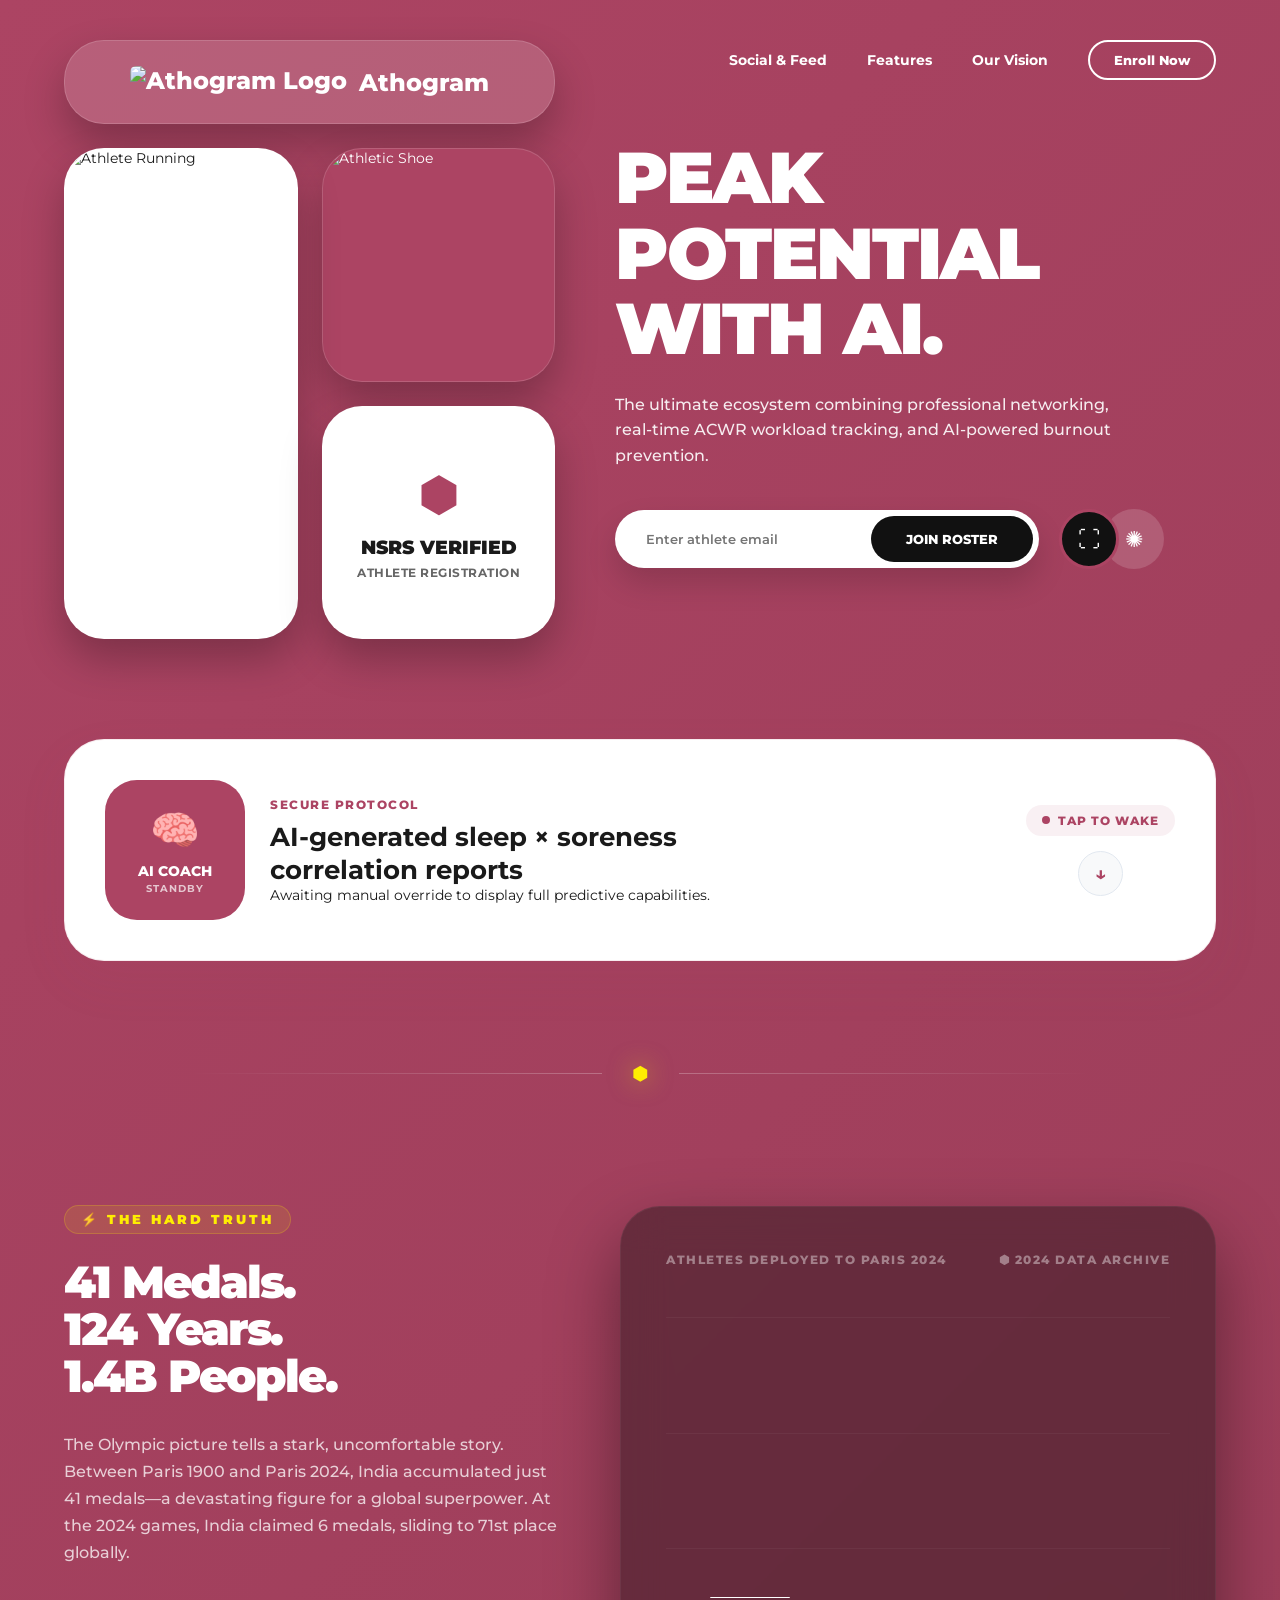
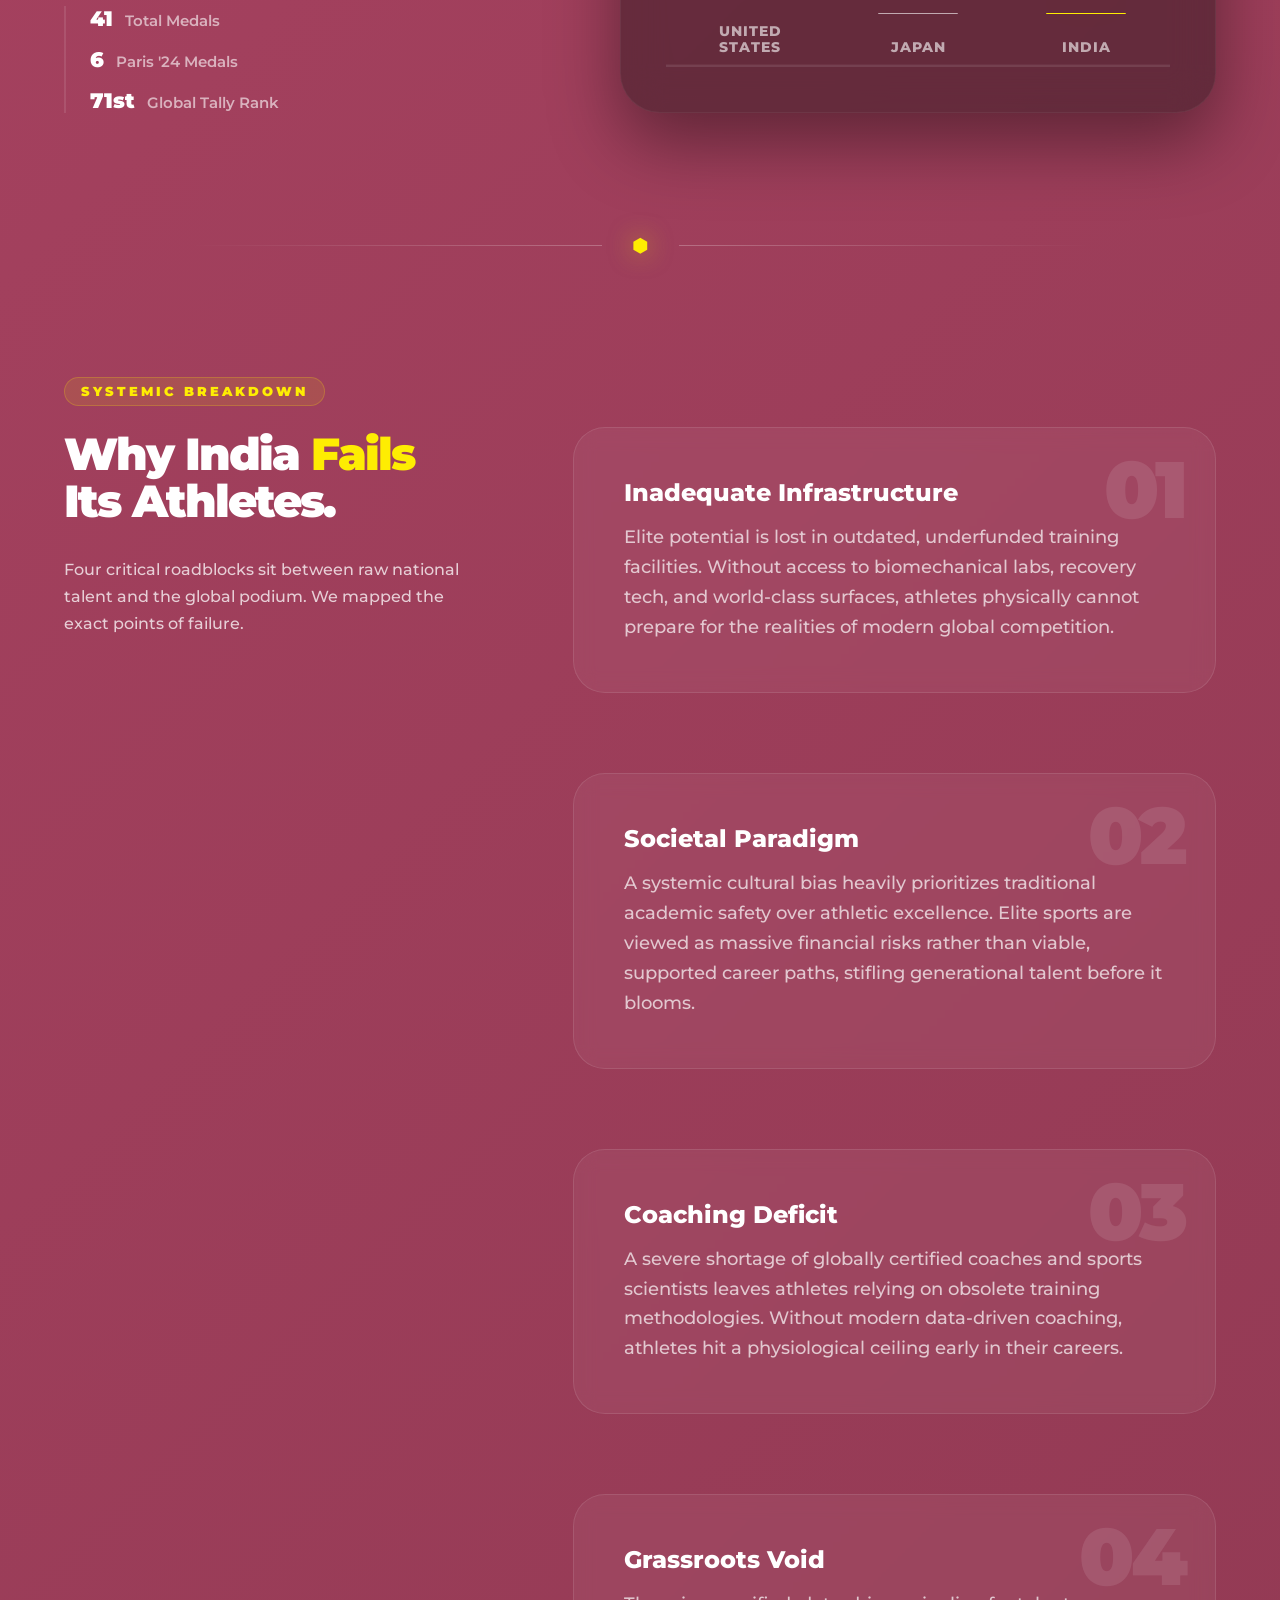
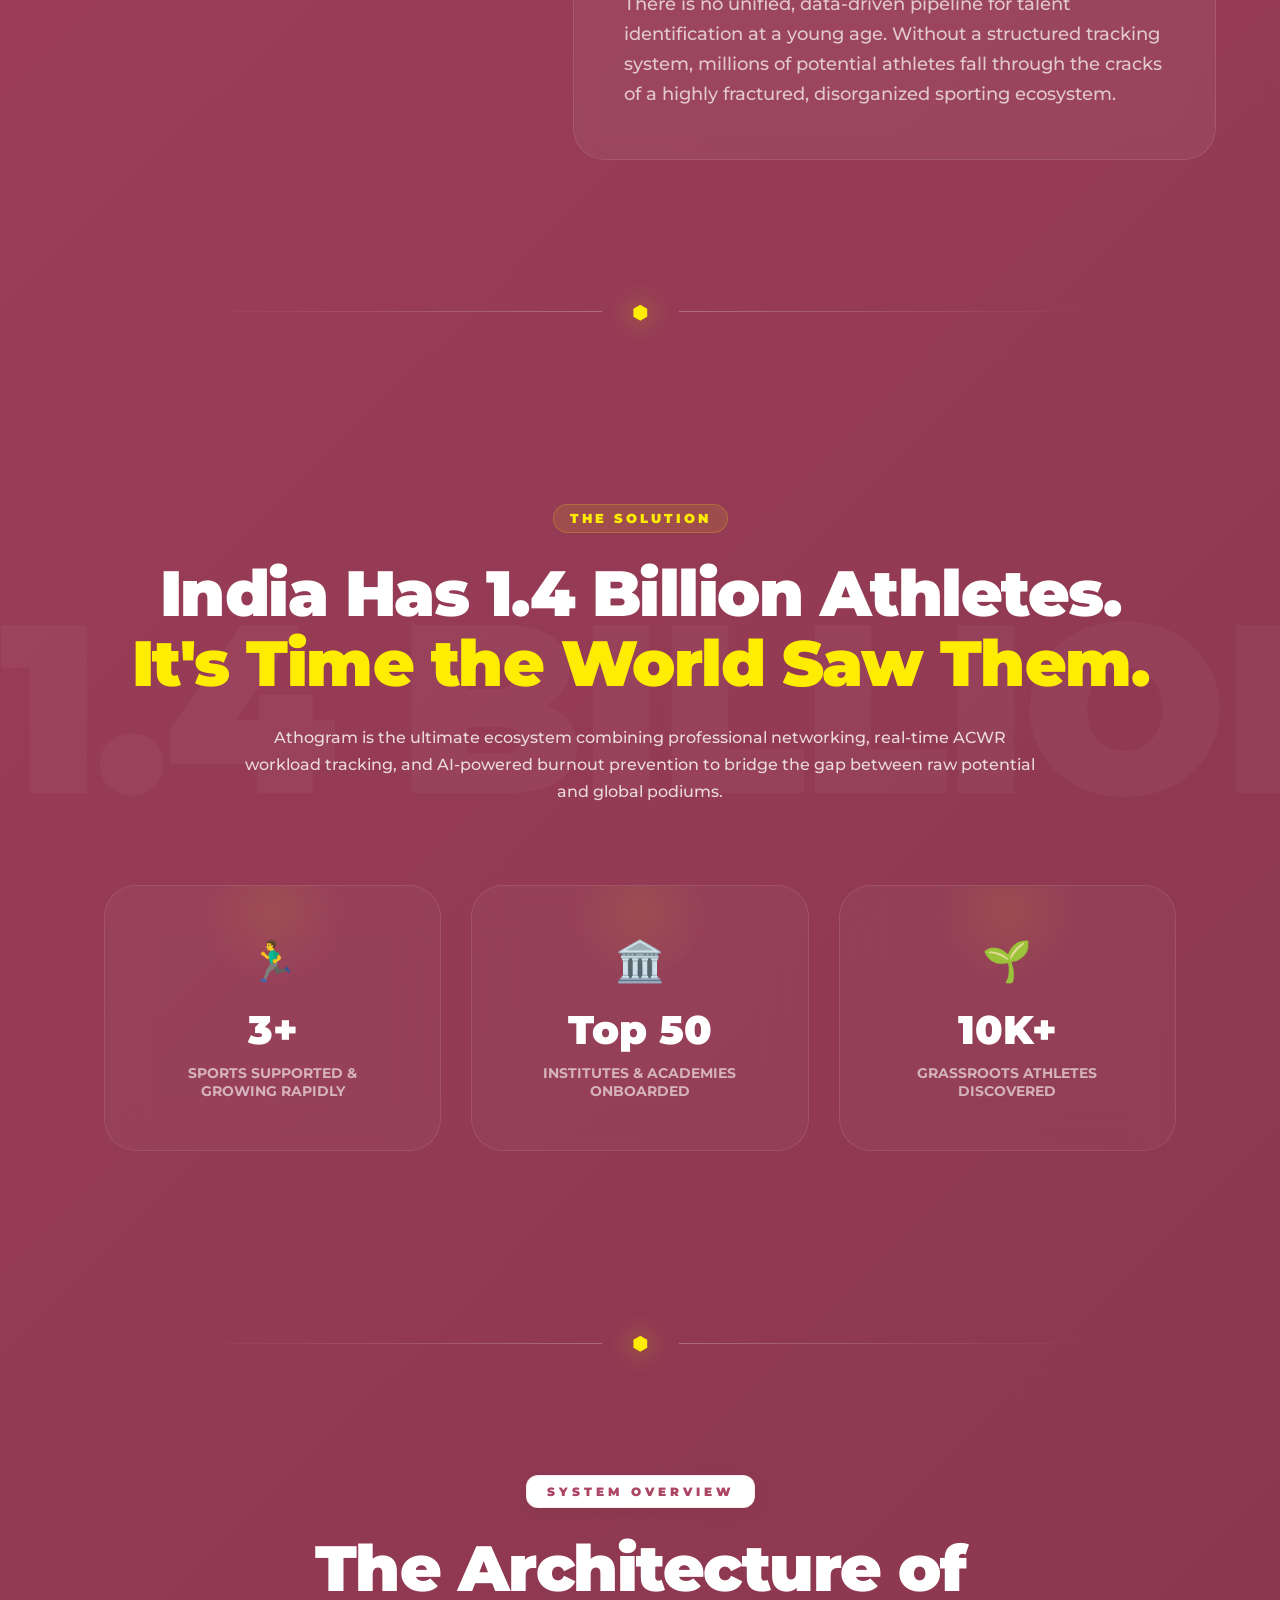
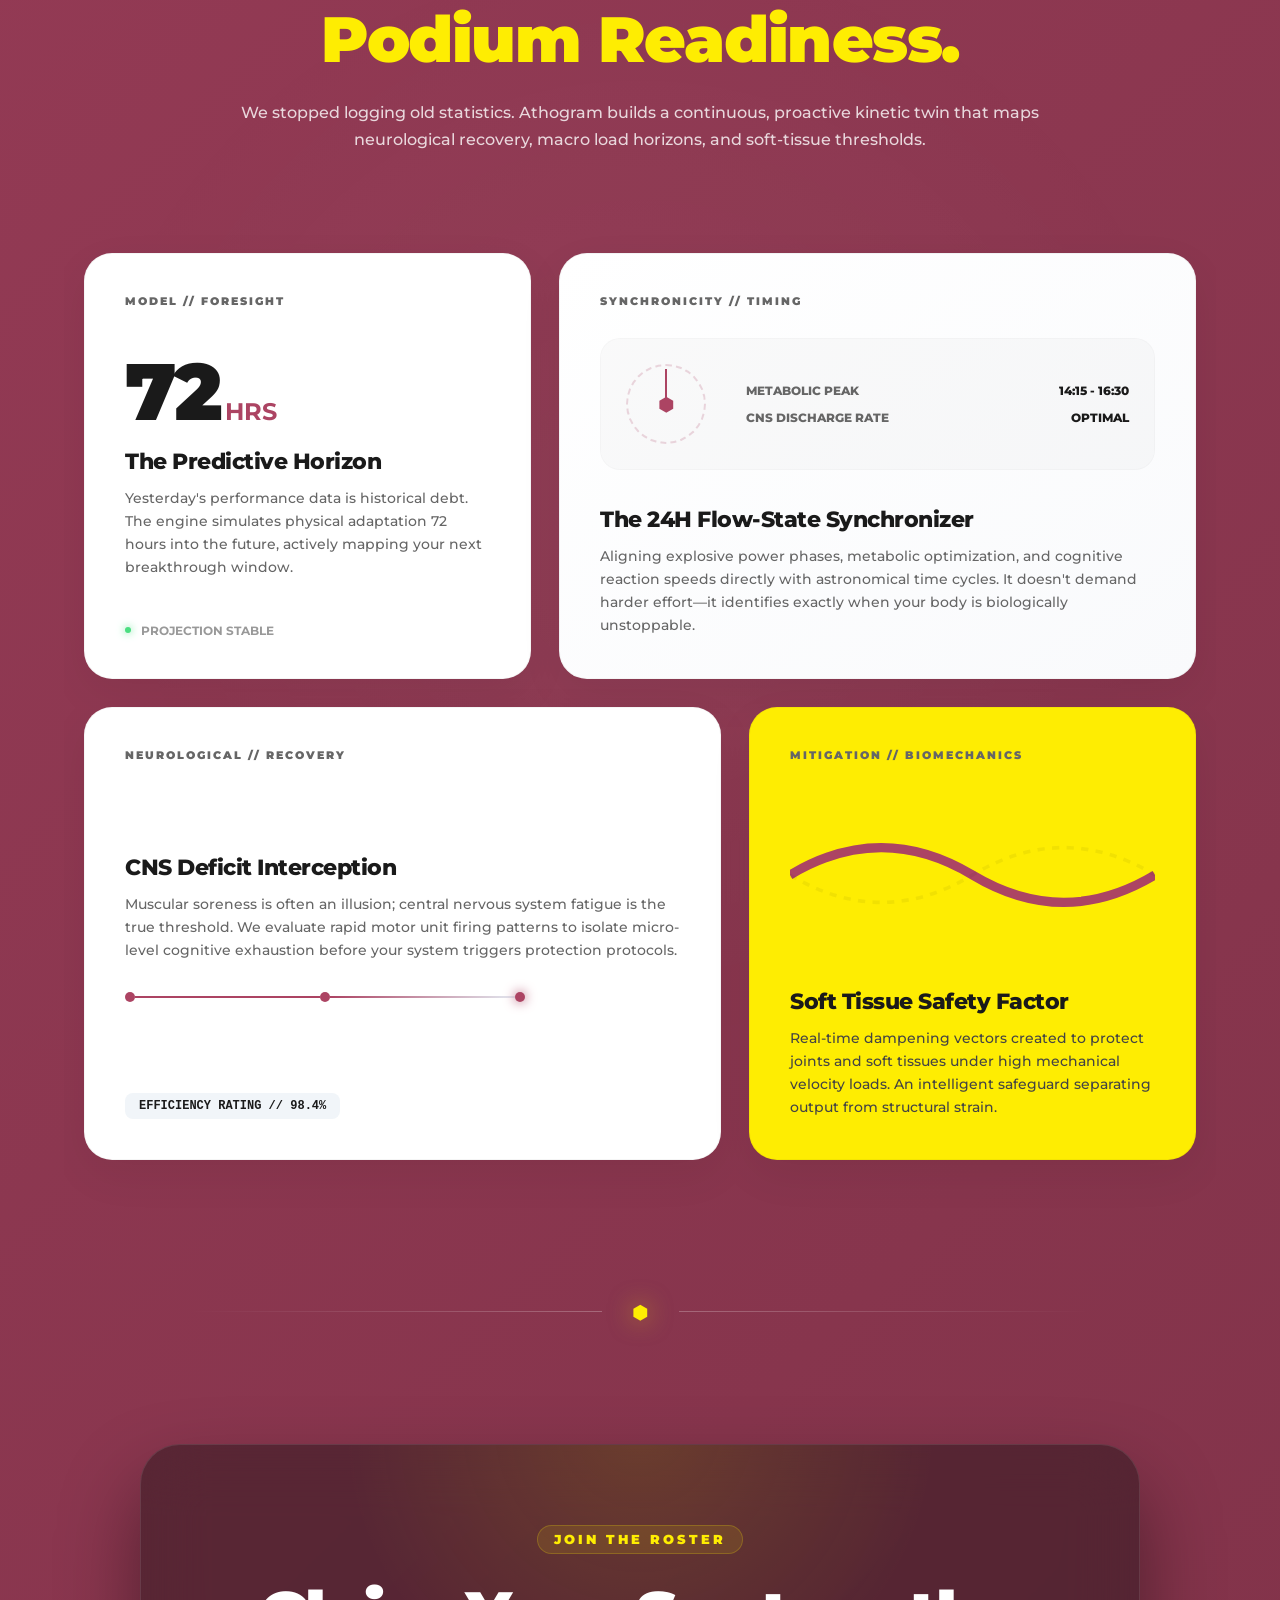
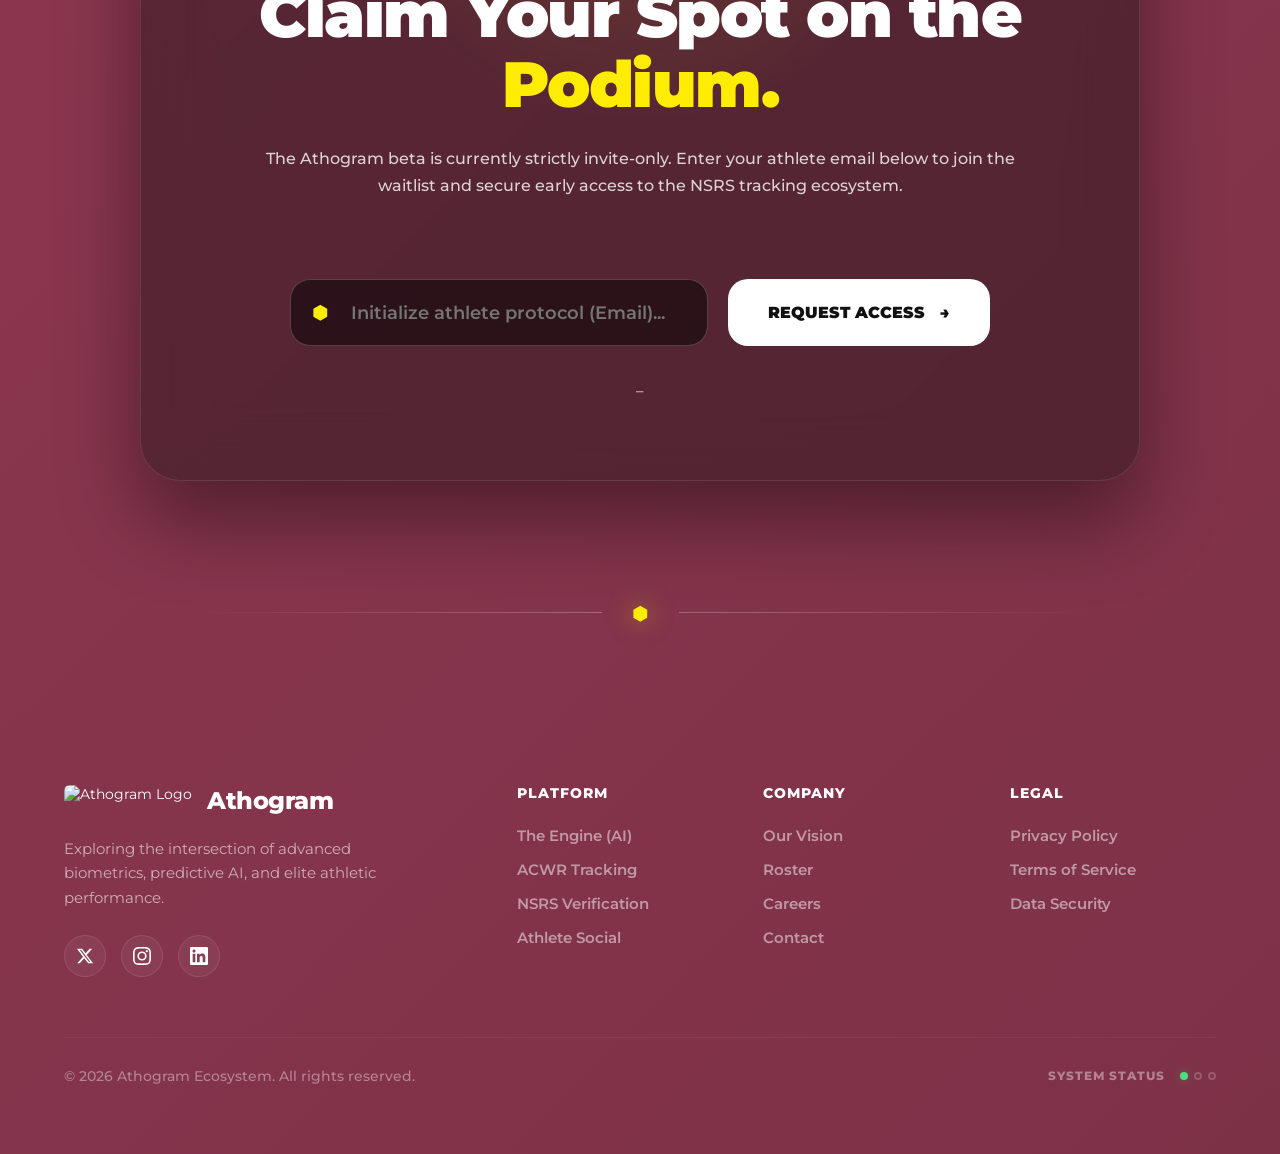
==== index.html @ 186d27ec "Add files via upload" ====
<!DOCTYPE html>
<html lang="en">

<head>
    <meta charset="UTF-8">
    <meta name="viewport" content="width=device-width, initial-scale=1.0">
    <title>Athogram | Professional Athlete Ecosystem</title>
    <link href="https://fonts.googleapis.com/css2?family=Montserrat:wght@400;500;600;700;800;900&display=swap"
        rel="stylesheet">
    <link rel="stylesheet" href="style.css">
</head>

<body>

    <!-- Main Canvas directly on the body -->
    <main class="full-body-layout">

        <!-- TOP SPLIT: Grid on Left, Text on Right -->
        <div class="hero-top-split">

            <!-- LEFT SIDE: The Image-Based Bento Grid -->
           <div class="grid-left-bento">
                
                <div class="logo-header-wrapper">
                    <div class="bento-card logo-card bg-purple">
                        <img src="images/logo.jpg" alt="Athogram Logo" class="custom-logo">
                        <span class="brand-text">Athogram</span>
                    </div>
                    <button class="hamburger-btn" aria-label="Toggle Menu">
                        <span></span><span></span><span></span>
                    </button>
                </div>

                <div class="bento-card image-card bg-primary">
                    <img src="images/right shoe.jpeg" alt="Athletic Shoe" class="feature-img">
                </div>
                <div class="bento-card runner-card bg-white">
                    <img src="images/left-top.jpeg" alt="Athlete Running" class="feature-img tall-img">
                </div>
                <div class="bento-card nsrs-card bg-white">
                    <span class="hexagon-icon text-primary">⬢</span>
                    <h4>NSRS VERIFIED</h4>
                    <p>ATHLETE REGISTRATION</p>
                </div>
            </div>

            <!-- RIGHT SIDE: Typography & Actions -->
            <div class="content-right">
                <!-- Top Navigation -->
                <nav class="top-nav">
                    <div class="nav-links">
                        <a href="social.html">Social & Feed</a>
                        <a href="features.html">Features</a>
                        <a href="vision.html">Our Vision</a>
                    </div>
                    <a href="enroll.html">
                        <button class="nav-btn">Enroll Now</button>
                    </a>
                </nav>

                <!-- Main Hero Text -->
                <div class="hero-text-area">
                    <h1>PEAK POTENTIAL<br>WITH AI.</h1>
                    <p>The ultimate ecosystem combining professional networking, real-time ACWR workload tracking, and
                        AI-powered burnout prevention.</p>

                    <div class="action-row">
                        <form id="waitlist-form" class="pill-form">
                            <input type="email" id="email" placeholder="Enter athlete email" required>
                            <button type="submit">JOIN ROSTER</button>
                        </form>
                        <div class="icon-buttons">
                            <button class="icon-circle dark">⛶</button>
                            <button class="icon-circle purple">✺</button>
                        </div>
                    </div>
                    <div id="status-message"></div>
                </div>
            </div>

        </div>

        <!-- BOTTOM: Full-Width Feature Banner -->
   <div class="ai-expand-container" id="ai-coach-banner">
            
            <div class="ai-main-card">
                <div class="banner-info">
                    <div class="embedded-coach bg-primary">
                        <span class="coach-icon">🧠</span>
                        <h4>AI COACH</h4>
                        <p>STANDBY</p>
                    </div>
                    <div class="release-text-content">
                        <span class="label text-primary">SECURE PROTOCOL</span>
                        <h2 style="color: var(--text-dark);">AI-generated sleep × soreness correlation reports</h2>
                        <p class="front-teaser">Awaiting manual override to display full predictive capabilities.</p>
                    </div>
                </div>
                
                <div class="expand-action">
                    <div class="tap-indicator">
                        <span class="pulse-dot bg-primary" style="width: 8px; height: 8px; border-radius: 50%; display: inline-block;"></span>
                        <span>TAP TO WAKE</span>
                    </div>
                    <div class="expand-arrow">↓</div>
                </div>
            </div>

            <div class="ai-drawer">
                <div class="ai-drawer-content">
                    <hr class="drawer-divider">
                    
                    <div class="drawer-header">
                        <h2 class="massive-back-title text-primary ">
                            Your Personal <span class="text-primary" >Genius.</span>
                        </h2>
                        <p class="back-description text-muted">
                            Athogram's AI mentor analyzes your daily biometrics to prevent burnout, adjust your ACWR, and hyper-personalize your recovery plan in real-time.
                        </p>
                    </div>
                    
                    <div class="premium-feature-row">
                        <div class="p-feature"><span class="p-icon" style="background: rgba(169, 121, 177, 0.2);">🔥</span> Predictive Burnout</div>
                        <div class="p-feature"><span class="p-icon" style="background: rgba(254, 237, 2, 0.3);">📈</span> ACWR Adjustments</div>
                        <div class="p-feature"><span class="p-icon" style="background: rgba(172, 68, 99, 0.1); color: var(--primary);">💬</span> Recovery Chat</div>
                    </div>

                    <button class="cta-btn-primary elevated-btn" onclick="event.stopPropagation(); window.location.href='ai-coach.html'">
                        <span class="btn-text">INITIALIZE SESSION</span>
                        <span class="btn-arrow">→</span>
                    </button>
                </div>
            </div>

        </div>

        <!-- Cinematic Divider -->
        <div class="cinematic-divider">
            <div class="line left"></div>
            <div class="icon">⬢</div>
            <div class="line right"></div>
        </div>

        <!-- REVOLUTIONARY KINETIC DISPLAY: THE REALITY -->
        <div class="kinetic-reality-container" id="reality-section">
            <div class="kinetic-text-side">
                <div class="sticky-text-wrapper">
                    <span class="kinetic-badge">⚡ THE HARD TRUTH</span>
                    <h2 class="kinetic-title">41 Medals.<br>124 Years.<br><span class="accent-glow">1.4B People.</span>
                    </h2>
                    <p class="kinetic-p">
                        The Olympic picture tells a stark, uncomfortable story. Between Paris 1900 and Paris 2024, India
                        accumulated just 41 medals—a devastating figure for a global superpower. At the 2024 games,
                        India claimed 6 medals, sliding to 71st place globally.
                    </p>
                    <div class="data-ribbon">
                        <div class="ribbon-item"><strong>41</strong> Total Medals</div>
                        <div class="ribbon-item"><strong>6</strong> Paris '24 Medals</div>
                        <div class="ribbon-item"><strong>71st</strong> Global Tally Rank</div>
                    </div>
                </div>
            </div>
            <div class="kinetic-graph-side">
                <div class="monolith-chart-wrapper">
                    <div class="monolith-header">
                        <span>ATHLETES DEPLOYED TO PARIS 2024</span>
                        <span class="report-tag">⬢ 2024 DATA ARCHIVE</span>
                    </div>
                    <div class="monolith-display">
                        <div class="monolith-scale-lines">
                            <span></span><span></span><span></span><span></span>
                        </div>
                        <div class="monolith-pillar-group">
                            <div class="monolith-pillar-track">
                                <div class="monolith-fill bg-white-glow" data-height="95%">
                                    <span class="pillar-number">600+</span>
                                </div>
                            </div>
                            <span class="pillar-label">United States</span>
                        </div>
                        <div class="monolith-pillar-group">
                            <div class="monolith-pillar-track">
                                <div class="monolith-fill bg-fade-white" data-height="65%">
                                    <span class="pillar-number">400+</span>
                                </div>
                            </div>
                            <span class="pillar-label">Japan</span>
                        </div>
                        <div class="monolith-pillar-group spotlight">
                            <div class="monolith-pillar-track">
                                <div class="monolith-fill bg-accent-glow" data-height="19%">
                                    <span class="pillar-number text-accent">117</span>
                                </div>
                            </div>
                            <span class="pillar-label text-accent">India</span>
                        </div>
                    </div>
                </div>
            </div>
        </div>

        <!-- Cinematic Divider -->
        <div class="cinematic-divider">
            <div class="line left"></div>
            <div class="icon">⬢</div>
            <div class="line right"></div>
        </div>

        <!-- SYSTEMIC BREAKDOWN -->
        <div class="failures-section" id="failures-section">
            <div class="failures-sticky-side">
                <div class="sticky-content">
                    <span class="kinetic-badge">SYSTEMIC BREAKDOWN</span>
                    <h2 class="kinetic-title">Why India <span class="text-accent">Fails</span><br>Its Athletes.</h2>
                    <p class="kinetic-p">Four critical roadblocks sit between raw national talent and the global podium.
                        We mapped the exact points of failure.</p>
                </div>
            </div>
            <div class="failures-scroll-side">
                <div class="failure-card glass-panel scroll-reveal">
                    <div class="f-number">01</div>
                    <div class="f-content">
                        <h3>Inadequate Infrastructure</h3>
                        <p>Elite potential is lost in outdated, underfunded training facilities. Without access to
                            biomechanical labs, recovery tech, and world-class surfaces, athletes physically cannot
                            prepare for the realities of modern global competition.</p>
                    </div>
                </div>
                <div class="failure-card glass-panel scroll-reveal">
                    <div class="f-number">02</div>
                    <div class="f-content">
                        <h3>Societal Paradigm</h3>
                        <p>A systemic cultural bias heavily prioritizes traditional academic safety over athletic
                            excellence. Elite sports are viewed as massive financial risks rather than viable, supported
                            career paths, stifling generational talent before it blooms.</p>
                    </div>
                </div>
                <div class="failure-card glass-panel scroll-reveal">
                    <div class="f-number">03</div>
                    <div class="f-content">
                        <h3>Coaching Deficit</h3>
                        <p>A severe shortage of globally certified coaches and sports scientists leaves athletes relying
                            on obsolete training methodologies. Without modern data-driven coaching, athletes hit a
                            physiological ceiling early in their careers.</p>
                    </div>
                </div>
                <div class="failure-card glass-panel scroll-reveal">
                    <div class="f-number">04</div>
                    <div class="f-content">
                        <h3>Grassroots Void</h3>
                        <p>There is no unified, data-driven pipeline for talent identification at a young age. Without a
                            structured tracking system, millions of potential athletes fall through the cracks of a
                            highly fractured, disorganized sporting ecosystem.</p>
                    </div>
                </div>
            </div>
        </div>

        <!-- Cinematic Divider -->
        <div class="cinematic-divider">
            <div class="line left"></div>
            <div class="icon">⬢</div>
            <div class="line right"></div>
        </div>

        <!-- THE MISSION -->
        <div class="mission-section" id="mission-section">
            <div class="marquee-container">
                <div class="marquee-track">
                    <span>1.4 BILLION ATHLETES • IT'S TIME THE WORLD SAW THEM • </span>
                    <span>1.4 BILLION ATHLETES • IT'S TIME THE WORLD SAW THEM • </span>
                </div>
            </div>
            <div class="mission-foreground">
                <div class="mission-header text-center">
                    <span class="kinetic-badge">THE SOLUTION</span>
                    <h2 class="massive-mission-title">
                        India Has 1.4 Billion Athletes.<br>
                        <span class="text-accent">It's Time the World Saw Them.</span>
                    </h2>
                    <p class="mission-p">Athogram is the ultimate ecosystem combining professional networking, real-time
                        ACWR workload tracking, and AI-powered burnout prevention to bridge the gap between raw
                        potential and global podiums.</p>
                </div>
                <div class="spotlight-grid">
                    <div class="spotlight-card scroll-reveal-up">
                        <div class="card-glow"></div>
                        <div class="s-icon">🏃‍♂️</div>
                        <h3 class="s-value">3+</h3>
                        <p class="s-label">Sports Supported &<br>Growing Rapidly</p>
                    </div>
                    <div class="spotlight-card scroll-reveal-up" style="transition-delay: 0.2s;">
                        <div class="card-glow"></div>
                        <div class="s-icon">🏛️</div>
                        <h3 class="s-value">Top 50</h3>
                        <p class="s-label">Institutes & Academies<br>Onboarded</p>
                    </div>
                    <div class="spotlight-card scroll-reveal-up" style="transition-delay: 0.4s;">
                        <div class="card-glow"></div>
                        <div class="s-icon">🌱</div>
                        <h3 class="s-value">10K+</h3>
                        <p class="s-label">Grassroots Athletes<br>Discovered</p>
                    </div>
                </div>
            </div>
        </div>

        <!-- Cinematic Divider -->
        <div class="cinematic-divider">
            <div class="line left"></div>
            <div class="icon">⬢</div>
            <div class="line right"></div>
        </div>

        <!-- THE ENGINE -->
       <div class="engine-section" id="engine-section">
            <div class="engine-header text-center">
                <span class="kinetic-badge-premium">SYSTEM OVERVIEW</span>
                <h2 class="massive-mission-title">
                    The Architecture of <span class="text-accent">Podium Readiness.</span>
                </h2>
                <p class="mission-p">We stopped logging old statistics. Athogram builds a continuous, proactive kinetic twin that maps neurological recovery, macro load horizons, and soft-tissue thresholds.</p>
            </div>
            
            <div class="kinetic-architecture-grid">
                
                <div class="matrix-card horizontal-gaze scroll-reveal-up">
                    <div class="matrix-tag">MODEL // FORESIGHT</div>
                    <div class="matrix-body">
                        <div class="giant-num">72<span class="num-unit">HRS</span></div>
                        <h4 class="matrix-headline">The Predictive Horizon</h4>
                        <p class="matrix-desc">Yesterday's performance data is historical debt. The engine simulates physical adaptation 72 hours into the future, actively mapping your next breakthrough window.</p>
                    </div>
                    <div class="matrix-footer-line">
                        <div class="status-indicator-pulse"></div>
                        <span>PROJECTION STABLE</span>
                    </div>
                </div>

                <div class="matrix-card center-symphony scroll-reveal-up" style="transition-delay: 0.1s;">
                    <div class="matrix-tag text-primary">SYNCHRONICITY // TIMING</div>
                    <div class="symphony-display">
                        <div class="symphony-clock-wrapper">
                            <div class="clock-ring-outer"></div>
                            <div class="clock-hand-kinetic"></div>
                            <span class="center-glyph">⬢</span>
                        </div>
                        <div class="symphony-metrics">
                            <div class="sym-row">
                                <span class="label">METABOLIC PEAK</span>
                                <span class="val text-primary">14:15 - 16:30</span>
                            </div>
                            <div class="sym-row">
                                <span class="label">CNS DISCHARGE RATE</span>
                                <span class="val">OPTIMAL</span>
                            </div>
                        </div>
                    </div>
                    <div class="matrix-body">
                        <h4 class="matrix-headline">The 24H Flow-State Synchronizer</h4>
                        <p class="matrix-desc">Aligning explosive power phases, metabolic optimization, and cognitive reaction speeds directly with astronomical time cycles. It doesn't demand harder effort—it identifies exactly when your body is biologically unstoppable.</p>
                    </div>
                </div>

                <div class="matrix-card neural-mesh scroll-reveal-up" style="transition-delay: 0.2s;">
                    <div class="matrix-tag">NEUROLOGICAL // RECOVERY</div>
                    <div class="matrix-body">
                        <h4 class="matrix-headline">CNS Deficit Interception</h4>
                        <p class="matrix-desc">Muscular soreness is often an illusion; central nervous system fatigue is the true threshold. We evaluate rapid motor unit firing patterns to isolate micro-level cognitive exhaustion before your system triggers protection protocols.</p>
                        
                        <div class="interactive-pathway">
                            <div class="pathway-dot completed"></div>
                            <div class="pathway-line filled"></div>
                            <div class="pathway-dot completed"></div>
                            <div class="pathway-line active-flow"></div>
                            <div class="pathway-dot pulse-target"></div>
                        </div>
                    </div>
                    <div class="matrix-footer-data">
                        <div class="data-pill-light">EFFICIENCY RATING // 98.4%</div>
                    </div>
                </div>

                <div class="matrix-card velocity-shield scroll-reveal-up" style="transition-delay: 0.3s;">
                    <div class="matrix-tag text-dark">MITIGATION // BIOMECHANICS</div>
                    <div class="shield-graphic">
                        <svg viewBox="0 0 100 40" class="vector-wave">
                            <path d="M0,20 Q25,5 50,20 T100,20" fill="none" stroke="var(--primary)" stroke-width="2.5"></path>
                            <path d="M0,20 Q25,35 50,20 T100,20" fill="none" stroke="rgba(0,0,0,0.05)" stroke-width="1" stroke-dasharray="2,2"></path>
                        </svg>
                    </div>
                    <div class="matrix-body">
                        <h4 class="matrix-headline text-dark">Soft Tissue Safety Factor</h4>
                        <p class="matrix-desc" style="color: #444;">Real-time dampening vectors created to protect joints and soft tissues under high mechanical velocity loads. An intelligent safeguard separating output from structural strain.</p>
                    </div>
                </div>

            </div>
        </div>

         <div class="cinematic-divider">
            <div class="line left"></div>
            <div class="icon">⬢</div>
            <div class="line right"></div>
        </div>

        <!-- THE TERMINAL CTA -->
        <div class="terminal-section" id="terminal-section">
            <div class="terminal-container glass-panel scroll-reveal-up">
                <div class="terminal-glow"></div>
                <span class="kinetic-badge">JOIN THE ROSTER</span>
                <h2 class="massive-mission-title">
                    Claim Your Spot on the <span class="text-accent">Podium.</span>
                </h2>
                <p class="mission-p">The Athogram beta is currently strictly invite-only. Enter your athlete email below
                    to join the waitlist and secure early access to the NSRS tracking ecosystem.</p>

                <form id="terminal-form" class="terminal-form">
                    <div class="input-wrapper">
                        <span class="input-icon">⬢</span>
                        <input type="email" id="terminal-email" placeholder="Initialize athlete protocol (Email)..."
                            required>
                    </div>
                    <button type="submit" class="terminal-btn">
                        <span class="btn-text">REQUEST ACCESS</span>
                        <span class="btn-arrow">→</span>
                    </button>
                </form>

                <div id="terminal-status" class="terminal-status">
                    <span class="blinking-cursor">_</span>
                </div>
            </div>
        </div>

         <div class="cinematic-divider">
            <div class="line left"></div>
            <div class="icon">⬢</div>
            <div class="line right"></div>
        </div>

        <!-- PREMIUM MEGA-FOOTER -->
        <footer class="mega-footer">
            <div class="footer-grid">
                <div class="footer-brand-col">
                    <div class="footer-logo">
                         <img src="images/logo.jpg" alt="Athogram Logo" class="custom-logo">
                        <span class="brand-text">Athogram</span>
                    </div>
                    <p>Exploring the intersection of advanced biometrics, predictive AI, and elite athletic performance.
                    </p>
                    <div class="footer-social-links">
                        <a href="https://twitter.com/yourhandle" target="_blank" aria-label="Twitter" class="social-btn">
                            <svg viewBox="0 0 24 24" xmlns="http://www.w3.org/2000/svg"><path d="M18.244 2.25h3.308l-7.227 8.26 8.502 11.24H16.17l-5.214-6.817L4.99 21.75H1.68l7.73-8.835L1.254 2.25H8.08l4.713 6.231zm-1.161 17.52h1.833L7.084 4.126H5.117z"/></svg>
                        </a>
                        <a href="https://instagram.com/yourhandle" target="_blank" aria-label="Instagram" class="social-btn">
                            <svg viewBox="0 0 24 24" xmlns="http://www.w3.org/2000/svg"><path d="M12 2.163c3.204 0 3.584.012 4.85.07 3.252.148 4.771 1.691 4.919 4.919.058 1.265.069 1.645.069 4.849 0 3.205-.012 3.584-.069 4.849-.149 3.225-1.664 4.771-4.919 4.919-1.266.058-1.644.07-4.85.07-3.204 0-3.584-.012-4.849-.07-3.26-.149-4.771-1.7-4.919-4.92-.058-1.265-.07-1.644-.07-4.849 0-3.204.013-3.583.07-4.849.149-3.227 1.664-4.771 4.919-4.919 1.266-.057 1.645-.069 4.849-.069zM12 0C8.741 0 8.333.014 7.053.072 2.695.272.273 2.69.073 7.052.014 8.333 0 8.741 0 12c0 3.259.014 3.668.072 4.948.2 4.358 2.618 6.78 6.98 6.98C8.333 23.986 8.741 24 12 24c3.259 0 3.668-.014 4.948-.072 4.354-.2 6.782-2.618 6.979-6.98.059-1.28.073-1.689.073-4.948 0-3.259-.014-3.667-.072-4.947-.196-4.354-2.617-6.78-6.979-6.98C15.668.014 15.259 0 12 0zm0 5.838a6.162 6.162 0 100 12.324 6.162 6.162 0 000-12.324zM12 16a4 4 0 110-8 4 4 0 010 8zm6.406-11.845a1.44 1.44 0 100 2.881 1.44 1.44 0 000-2.881z"/></svg>
                        </a>
                        <a href="https://linkedin.com/company/yourhandle" target="_blank" aria-label="LinkedIn" class="social-btn">
                            <svg viewBox="0 0 24 24" xmlns="http://www.w3.org/2000/svg"><path d="M20.447 20.452h-3.554v-5.569c0-1.328-.027-3.037-1.852-3.037-1.853 0-2.136 1.445-2.136 2.939v5.667H9.351V9h3.414v1.561h.046c.477-.9 1.637-1.85 3.37-1.85 3.601 0 4.267 2.37 4.267 5.455v6.286zM5.337 7.433c-1.144 0-2.063-.926-2.063-2.065 0-1.138.92-2.063 2.063-2.063 1.14 0 2.064.925 2.064 2.063 0 1.139-.925 2.065-2.064 2.065zm1.782 13.019H3.555V9h3.564v11.452zM22.225 0H1.771C.792 0 0 .774 0 1.729v20.542C0 23.227.792 24 1.771 24h20.451C23.2 24 24 23.227 24 22.271V1.729C24 .774 23.2 0 22.222 0h.003z"/></svg>
                        </a>
                    </div>
                </div>
                <div class="footer-links-col">
                    <h4>Platform</h4>
                    <a href="#">The Engine (AI)</a>
                    <a href="#">ACWR Tracking</a>
                    <a href="#">NSRS Verification</a>
                    <a href="#">Athlete Social</a>
                </div>
                <div class="footer-links-col">
                    <h4>Company</h4>
                    <a href="#">Our Vision</a>
                    <a href="#">Roster</a>
                    <a href="#">Careers</a>
                    <a href="#">Contact</a>
                </div>
                <div class="footer-links-col">
                    <h4>Legal</h4>
                    <a href="#">Privacy Policy</a>
                    <a href="#">Terms of Service</a>
                    <a href="#">Data Security</a>
                </div>
            </div>
            <div class="footer-bottom-bar">
                <div class="copyright">
                    &copy; 2026 Athogram Ecosystem. All rights reserved.
                </div>
                <div class="social-dots">
                    <span>SYSTEM STATUS</span>
                    <div class="dots">
                        <span class="dot active"></span>
                        <span class="dot"></span>
                        <span class="dot"></span>
                    </div>
                </div>
            </div>
        </footer>

    </main>

    <!-- Glassmorphic Mobile Menu Overlay -->
    <div class="mobile-menu-overlay" id="mobile-menu">
        <button class="close-menu-btn" id="close-menu"></button>
        <div class="mobile-nav-links">
            <a href="#">Social & Feed</a>
            <a href="#">Health Analytics</a>
            <a href="#">Our Vision</a>
            <button class="nav-btn mobile-sign-up text-primary">Sign Up</button>
        </div>
    </div>

    <script src="script.js"></script>
</body>

</html>
---- style.css ----
:root {
    --primary: #Ac4463;
    --accent: #feed02;
    --white: #ffffff;
    --purple: rgba(255, 255, 255, 0.15);
    --dark: #111111;
    --text-dark: #1a1a1a;
    --text-muted: #666666;
}

* {
    margin: 0;
    padding: 0;
    box-sizing: border-box;
    font-family: 'Montserrat', sans-serif;
}

body {
    background: linear-gradient(135deg, var(--primary) 0%, #7d3147 100%);
    color: var(--white);
    min-height: 100vh;
    display: flex;
    overflow-x: hidden;
    font-size: 14px;
}

.full-body-layout {
    display: flex;
    flex-direction: column;
    width: 100%;
    max-width: 1500px;
    margin: 0 auto;
    padding: 40px 5%;
}

/* Background utilities */
.bg-purple {
    background-color: var(--purple);
    color: var(--white);
}

.bg-purple2 {
    background-color: #a979b1;
}

.bg-primary {
    background-color: var(--primary);
    color: var(--white);
}

.bg-white {
    background-color: var(--white);
    color: var(--text-dark);
}

.bg-dark {
    background-color: var(--dark);
    color: var(--white);
}

.bg-accent {
    background-color: var(--accent);
    color: var(--dark);
}

.bg-light {
    background-color: #e2e8f0;
}

.text-primary {
    color: var(--primary);
}

.text-accent {
    color: var(--accent);
}

.text-white {
    color: var(--white);
}

/* =========================================
   HERO TOP SPLIT
========================================= */
.hero-top-split {
    display: flex;
    width: 100%;
    gap: 40px;
    margin-bottom: 60px;
}

/* LEFT SIDE: Image-Based Bento Grid */
.grid-left-bento {
    flex: 0.9;
    display: grid;
    grid-template-columns: 1fr 1fr;
    grid-template-rows: auto auto auto;
    gap: 24px;
}

.bento-card {
    border-radius: 40px;
    display: flex;
    align-items: center;
    justify-content: center;
    overflow: hidden;
    box-shadow: 0 20px 40px rgba(0, 0, 0, 0.25);
    border: 1px solid rgba(255, 255, 255, 0.15);
    transition: transform 0.3s ease;
}

.bento-card:hover {
    transform: translateY(-5px);
}

.logo-card {
    grid-column: 1 / 3;
    padding: 25px 30px;
    gap: 12px;
    font-size: 1.5rem;
    font-weight: 800;
}

.custom-logo {
    height: 32px;
    width: auto;
    object-fit: contain;
    border-radius: 6px;
}

.image-card {
    grid-column: 2 / 3;
    aspect-ratio: 1 / 1;
}

.runner-card {
    grid-column: 1 / 2;
    grid-row: 2 / 4;
    min-height: 350px;
}

.nsrs-card {
    grid-column: 2 / 3;
    aspect-ratio: 1 / 1;
    flex-direction: column;
    text-align: center;
    padding: 20px;
}

.feature-img {
    width: 100%;
    height: 100%;
    object-fit: cover;
    transition: transform 0.4s ease;
}

.bento-card:hover .feature-img {
    transform: scale(1.1);
}

.tall-img {
    width: 100%;
}

.hexagon-icon {
    font-size: 3rem;
    margin-bottom: 12px;
}

.nsrs-card h4 {
    font-size: 1.2rem;
    font-weight: 900;
    color: var(--text-dark);
    margin-bottom: 6px;
}

.nsrs-card p {
    font-size: 0.75rem;
    color: var(--text-muted);
    font-weight: 700;
    text-transform: uppercase;
    letter-spacing: 0.5px;
}

/* RIGHT SIDE: Text & Actions */
.content-right {
    flex: 1.1;
    display: flex;
    flex-direction: column;
    padding-left: 20px;
}

.top-nav {
    display: flex;
    justify-content: flex-end;
    align-items: center;
    gap: 40px;
    font-size: 0.9rem;
    font-weight: 700;
}

.nav-links {
    display: flex;
    gap: 40px;
}

.nav-links a {
    text-decoration: none;
    color: var(--white);
    transition: color 0.3s;
}

.nav-links a:hover {
    color: var(--accent);
}

.nav-btn {
    background: transparent;
    border: 2px solid var(--white);
    color: var(--white);
    padding: 10px 24px;
    border-radius: 30px;
    font-weight: 800;
    cursor: pointer;
    transition: all 0.3s;
}

.nav-btn:hover {
    background: var(--white);
    color: var(--primary);
}

.hamburger-btn {
    display: none;
    flex-direction: column;
    justify-content: space-between;
    width: 30px;
    height: 20px;
    background: none;
    border: none;
    cursor: pointer;
    z-index: 10000;
}

.hamburger-btn span {
    width: 100%;
    height: 3px;
    background: var(--white);
    border-radius: 3px;
}

.hero-text-area {
    margin-top: 60px;
    padding-bottom: 40px;
}

.hero-text-area h1 {
    font-size: 4.5rem;
    font-weight: 900;
    line-height: 1.05;
    letter-spacing: -2px;
    color: var(--white);
    margin-bottom: 25px;
}

.hero-text-area p {
    font-size: 1rem;
    color: rgba(255, 255, 255, 0.9);
    font-weight: 500;
    max-width: 500px;
    line-height: 1.6;
    margin-bottom: 40px;
}

.action-row {
    display: flex;
    align-items: center;
    gap: 20px;
    flex-wrap: wrap;
}

.pill-form {
    display: flex;
    background: var(--white);
    border-radius: 50px;
    padding: 6px;
    box-shadow: 0 15px 30px rgba(0, 0, 0, 0.15);
    width: fit-content;
}

.pill-form input {
    background: transparent;
    border: none;
    outline: none;
    color: var(--text-dark);
    padding: 12px 25px;
    width: 250px;
    font-weight: 600;
}

.pill-form button {
    background: var(--dark);
    color: var(--white);
    border: none;
    padding: 15px 35px;
    border-radius: 40px;
    font-weight: 800;
    cursor: pointer;
    transition: background 0.2s;
}

.pill-form button:hover {
    background: #a979b1;
}

.icon-buttons {
    display: flex;
    gap: -15px;
}

.icon-circle {
    width: 60px;
    height: 60px;
    border-radius: 50%;
    border: none;
    display: flex;
    align-items: center;
    justify-content: center;
    font-size: 1.4rem;
    color: var(--white);
}

.icon-circle.dark {
    background: var(--dark);
    z-index: 2;
    border: 3px solid #Ac4463;
}

.icon-circle.purple {
    background: var(--purple);
    margin-left: -15px;
}

#status-message {
    margin-top: 15px;
    font-weight: 700;
    font-size: 0.9rem;
    color: var(--accent);
}

/* =========================================
   FULL-WIDTH BANNER
========================================= */
.full-width-banner {
    width: 100%;
    background: var(--white);
    border-radius: 40px;
    padding: 30px;
    display: flex;
    align-items: center;
    justify-content: space-between;
    box-shadow: 0 25px 50px rgba(0, 0, 0, 0.15);
}

.banner-info {
    display: flex;
    align-items: center;
    gap: 40px;
    flex: 1;
}

.embedded-coach {
    width: 140px;
    height: 140px;
    border-radius: 32px;
    display: flex;
    flex-direction: column;
    align-items: center;
    justify-content: center;
    text-align: center;
    flex-shrink: 0;
}

.coach-icon {
    font-size: 2.5rem;
    margin-bottom: 8px;
}

.embedded-coach h4 {
    font-size: 0.9rem;
    font-weight: 800;
    margin-bottom: 2px;
}

.embedded-coach p {
    font-size: 0.65rem;
    font-weight: 700;
    letter-spacing: 1px;
    color: rgba(255, 255, 255, 0.7);
}

.release-text-content {
    max-width: 450px;
    color: var(--text-dark);
}

.release-text-content .label {
    font-size: 0.75rem;
    font-weight: 800;
    letter-spacing: 1.5px;
    display: block;
    margin-bottom: 8px;
}

.release-text-content h2 {
    font-size: 1.6rem;
    font-weight: 700;
    line-height: 1.3;
    color: var(--dark);
}

.banner-visual {
    flex: 1;
    display: flex;
    justify-content: flex-end;
    padding-right: 20px;
}

.sleek-chart-container {
    width: 100%;
    max-width: 350px;
    height: 140px;
    background: rgba(17, 17, 17, 0.05);
    border-radius: 24px;
    position: relative;
    padding: 20px;
    display: flex;
    align-items: flex-end;
    overflow: hidden;
}

.chart-backdrop-glow {
    position: absolute;
    width: 150px;
    height: 150px;
    background: radial-gradient(circle, rgba(169, 121, 177, 0.2) 0%, transparent 70%);
    bottom: -20px;
    left: 20px;
    filter: blur(15px);
}

.chart-bars {
    display: flex;
    gap: 12px;
    align-items: flex-end;
    width: 100%;
    height: 100%;
    position: relative;
    z-index: 1;
}

.c-bar {
    flex: 1;
    border-radius: 10px;
}

/* =========================================
   CINEMATIC DIVIDERS
========================================= */
.cinematic-divider {
    display: flex;
    align-items: center;
    width: 100%;
    max-width: 900px;
    margin: 60px auto;
}

.cinematic-divider .line {
    flex: 1;
    height: 1px;
    animation: breathe-line 3s ease-in-out infinite alternate;
}

.cinematic-divider .line.left {
    background: linear-gradient(90deg, transparent 0%, rgba(255, 255, 255, 0.25) 100%);
}

.cinematic-divider .line.right {
    background: linear-gradient(270deg, transparent 0%, rgba(255, 255, 255, 0.25) 100%);
}

.cinematic-divider .icon {
    margin: 0 30px;
    font-size: 1.2rem;
    color: var(--accent);
    filter: drop-shadow(0 0 12px rgba(254, 237, 2, 0.5));
    animation: tech-spin 10s linear infinite;
}

@keyframes breathe-line {
    0% {
        opacity: 0.3;
    }

    100% {
        opacity: 1;
    }
}

@keyframes tech-spin {
    0% {
        transform: rotate(0deg);
    }

    100% {
        transform: rotate(360deg);
    }
}

/* =========================================
   KINETIC REALITY (PILLARS)
========================================= */
.kinetic-reality-container {
    display: flex;
    gap: 60px;
    padding: 60px 0;
    position: relative;
}

.kinetic-text-side {
    flex: 1;
    position: relative;
}

.sticky-text-wrapper {
    position: sticky;
    top: 60px;
}

.kinetic-badge {
    font-size: 0.8rem;
    font-weight: 900;
    letter-spacing: 3px;
    color: var(--accent);
    display: inline-block;
    margin-bottom: 25px;
    background: rgba(254, 237, 2, 0.1);
    padding: 6px 16px;
    border-radius: 50px;
    border: 1px solid rgba(254, 237, 2, 0.2);
}

.kinetic-title {
    font-size: 2.8rem;
    font-weight: 900;
    line-height: 1.05;
    letter-spacing: -2px;
    margin-bottom: 30px;
}

.kinetic-p {
    font-size: 1rem;
    color: rgba(255, 255, 255, 0.75);
    line-height: 1.7;
    font-weight: 500;
    margin-bottom: 40px;
}

.data-ribbon {
    display: flex;
    flex-direction: column;
    gap: 16px;
    border-left: 2px solid rgba(255, 255, 255, 0.1);
    padding-left: 24px;
}

.ribbon-item {
    font-size: 0.95rem;
    font-weight: 600;
    color: rgba(255, 255, 255, 0.6);
}

.ribbon-item strong {
    color: var(--white);
    font-size: 1.3rem;
    font-weight: 900;
    margin-right: 8px;
}

.kinetic-graph-side {
    flex: 1.2;
    display: flex;
    align-items: center;
    width: 100%;
}

.monolith-chart-wrapper {
    width: 100%;
    background: rgba(17, 17, 17, 0.4);
    backdrop-filter: blur(20px);
    -webkit-backdrop-filter: blur(20px);
    border: 1px solid rgba(255, 255, 255, 0.05);
    border-radius: 40px;
    padding: 45px;
    box-shadow: 0 30px 70px rgba(0, 0, 0, 0.4);
}

.monolith-header {
    display: flex;
    justify-content: space-between;
    font-size: 0.75rem;
    font-weight: 800;
    letter-spacing: 1.5px;
    color: rgba(255, 255, 255, 0.4);
    margin-bottom: 50px;
}

.monolith-display {
    height: 350px;
    display: flex;
    justify-content: space-around;
    align-items: flex-end;
    position: relative;
    padding-bottom: 10px;
    border-bottom: 2px solid rgba(255, 255, 255, 0.1);
}

.monolith-scale-lines {
    position: absolute;
    width: 100%;
    height: 100%;
    display: flex;
    flex-direction: column;
    justify-content: space-between;
    top: 0;
    left: 0;
    pointer-events: none;
    z-index: 0;
}

.monolith-scale-lines span {
    width: 100%;
    height: 1px;
    background: rgba(255, 255, 255, 0.04);
}

.monolith-pillar-group {
    display: flex;
    flex-direction: column;
    align-items: center;
    height: 100%;
    width: 25%;
    position: relative;
    z-index: 1;
}

.monolith-pillar-track {
    width: 80px;
    height: 100%;
    position: relative;
}

.monolith-fill {
    width: 100%;
    height: 0%;
    position: absolute;
    bottom: 0;
    left: 0;
    border-radius: 12px 12px 0 0;
    display: flex;
    justify-content: center;
    transition: height 1.5s cubic-bezier(0.2, 0.8, 0.2, 1);
}

.pillar-number {
    position: absolute;
    top: -45px;
    font-size: 1.6rem;
    font-weight: 900;
    color: var(--white);
    opacity: 0;
    transform: translateY(15px);
    transition: opacity 0.8s ease 0.6s, transform 0.8s ease 0.6s;
}

.monolith-fill.active .pillar-number {
    opacity: 1;
    transform: translateY(0);
}

.pillar-label {
    margin-top: 25px;
    font-size: 0.85rem;
    font-weight: 800;
    color: rgba(255, 255, 255, 0.6);
    text-transform: uppercase;
    letter-spacing: 1px;
    text-align: center;
}

.bg-white-glow {
    background: linear-gradient(180deg, rgba(255, 255, 255, 0.95) 0%, rgba(255, 255, 255, 0.1) 100%);
    box-shadow: 0 -10px 30px rgba(255, 255, 255, 0.15);
    border-top: 1px solid #ffffff;
}

.bg-fade-white {
    background: linear-gradient(180deg, rgba(255, 255, 255, 0.4) 0%, rgba(255, 255, 255, 0.05) 100%);
    border-top: 1px solid rgba(255, 255, 255, 0.6);
}

.bg-accent-glow {
    background: linear-gradient(180deg, var(--accent) 0%, rgba(254, 237, 2, 0.1) 100%);
    box-shadow: 0 -10px 40px rgba(254, 237, 2, 0.3);
    border-top: 1px solid var(--accent);
}

/* =========================================
   FAILURES (STICKY SCROLL)
========================================= */
.failures-section {
    position: relative;
    display: flex;
    gap: 80px;
    padding: 60px 0;
}

.failures-sticky-side {
    flex: 0.8;
}

.failures-sticky-side .sticky-content {
    position: sticky;
    top: 120px;
    /* font-size: 2.5rem; */
    
}

.failures-scroll-side {
    flex: 1.2;
    display: flex;
    flex-direction: column;
    gap: 80px;
    padding-top: 50px;
    padding-bottom: 20px;
}

.failure-card {
    display: flex;
    align-items: flex-start;
    gap: 30px;
    padding: 50px;
    border-radius: 32px;
    background: rgba(255, 255, 255, 0.05);
    backdrop-filter: blur(10px);
    border: 1px solid rgba(255, 255, 255, 0.1);
    position: relative;
    overflow: hidden;
}

.f-number {
    font-size: 5rem;
    font-weight: 900;
    color: rgba(255, 255, 255, 0.1);
    line-height: 0.8;
    letter-spacing: -3px;
    position: absolute;
    top: 30px;
    right: 30px;
    pointer-events: none;
}

.f-content h3 {
    font-size: 1.5rem;
    font-weight: 800;
    color: var(--white);
    margin-bottom: 15px;
}

.f-content p {
    font-size: 1.1rem;
    color: rgba(255, 255, 255, 0.7);
    line-height: 1.7;
    font-weight: 500;
}

.scroll-reveal {
    opacity: 0;
    transform: translateY(60px);
    transition: opacity 1s cubic-bezier(0.2, 0.8, 0.2, 1), transform 1s cubic-bezier(0.2, 0.8, 0.2, 1);
}

.scroll-reveal.is-visible {
    opacity: 1;
    transform: translateY(0);
}

.scroll-reveal-up {
    opacity: 0;
    transform: translateY(50px);
    transition: opacity 0.8s cubic-bezier(0.2, 0.8, 0.2, 1), transform 0.8s cubic-bezier(0.2, 0.8, 0.2, 1);
}

.scroll-reveal-up.is-visible {
    opacity: 1;
    transform: translateY(0);
}

/* =========================================
   THE MISSION (MARQUEE)
========================================= */
.mission-section {
    position: relative;
    width: 100vw;
    margin-left: calc(-50vw + 50%);
    padding: 120px 0;
    overflow: hidden;
}

.marquee-container {
    position: absolute;
    top: 20%;
    left: 0;
    width: 100%;
    overflow: hidden;
    white-space: nowrap;
    opacity: 0.04;
    pointer-events: none;
    z-index: 0;
}

.marquee-track {
    display: inline-block;
    animation: marquee-scroll 40s linear infinite;
}

.marquee-track span {
    font-size: 15rem;
    font-weight: 900;
    color: var(--white);
    letter-spacing: -5px;
    padding-right: 50px;
}

@keyframes marquee-scroll {
    0% {
        transform: translateX(0);
    }

    100% {
        transform: translateX(-50%);
    }
}

.mission-foreground {
    position: relative;
    z-index: 1;
    max-width: 1200px;
    margin: 0 auto;
    padding: 0 5%;
    display: flex;
    flex-direction: column;
    align-items: center;
    text-align: center;
}

.massive-mission-title {
    font-size: 4rem;
    font-weight: 900;
    line-height: 1.1;
    color: var(--white);
    margin-bottom: 25px;
    letter-spacing: -1.5px;
}

.mission-p {
    font-size: 1rem;
    color: rgba(255, 255, 255, 0.8);
    line-height: 1.7;
    font-weight: 500;
    max-width: 800px;
    margin: 0 auto 80px auto;
}

.spotlight-grid {
    display: grid;
    grid-template-columns: repeat(3, 1fr);
    gap: 30px;
    width: 100%;
}

.spotlight-card {
    background: rgba(255, 255, 255, 0.03);
    backdrop-filter: blur(20px);
    border: 1px solid rgba(255, 255, 255, 0.1);
    border-radius: 32px;
    padding: 50px 30px;
    text-align: center;
    position: relative;
    overflow: hidden;
    transition: transform 0.4s ease, border-color 0.4s ease;
    font-size: 2.5rem;
}

.spotlight-card:hover {
    transform: translateY(-10px);
    border-color: var(--accent);
}

.card-glow {
    position: absolute;
    width: 150px;
    height: 150px;
    background: radial-gradient(circle, rgba(254, 237, 2, 0.15) 0%, transparent 70%);
    top: -50px;
    left: 50%;
    transform: translateX(-50%);
    border-radius: 50%;
    pointer-events: none;
    opacity: 0.5;
    transition: opacity 0.4s ease;
}

.spotlight-card:hover .card-glow {
    opacity: 1;
}

.s-icon {
    font-size: 2.5rem;
    margin-bottom: 20px;
}

.s-value {
    font-size: 2.5rem;
    font-weight: 900;
    margin-bottom: 10px;
}

.s-label {
    font-size: 0.9rem;
    font-weight: 700;
    color: rgba(255, 255, 255, 0.6);
    text-transform: uppercase;
}

/* =========================================
   THE ENGINE
========================================= */
.engine-section {
    position: relative;
    width: 100%;
    padding: 60px 0;
    background: radial-gradient(circle at center, rgba(255, 255, 255, 0.04) 0%, transparent 65%);
    overflow: hidden;
}

.engine-header {
    margin-bottom: 80px;
    text-align: center;
    max-width: 800px;
    margin: 0 auto;
    position: relative;
    z-index: 10;
}

/* =========================================
   THE KINETIC ARCHITECTURE MATRIX SYSTEM
========================================= */
.kinetic-badge-premium {
    font-size: 0.75rem;
    font-weight: 900;
    letter-spacing: 4px;
    color: var(--primary);
    display: inline-block;
    margin-bottom: 25px;
    background: #ffffff;
    padding: 8px 20px;
    border-radius: 12px;
    box-shadow: 0 4px 15px rgba(0,0,0,0.05);
    border: 1px solid rgba(172, 68, 99, 0.1);
}

.kinetic-architecture-grid {
    display: grid;
    grid-template-columns: repeat(12, 1fr);
    gap: 28px;
    max-width: 1300px;
    margin: 0 auto;
    padding: 20px;
}

/* Card Foundations */
.matrix-card {
    background: #ffffff;
    border-radius: 28px;
    padding: 40px;
    border: 1px solid rgba(0, 0, 0, 0.04);
    box-shadow: 0 15px 45px rgba(0, 0, 0, 0.06);
    display: flex;
    flex-direction: column;
    justify-content: space-between;
    transition: transform 0.4s cubic-bezier(0.16, 1, 0.3, 1), box-shadow 0.4s ease;
    overflow: hidden;
    position: relative;
}

.matrix-card:hover {
    transform: translateY(-5px);
    box-shadow: 0 25px 60px rgba(0, 0, 0, 0.1);
}

/* Precise Spatial Grid Allocation */
.horizontal-gaze { grid-column: 1 / 6; }
.center-symphony { grid-column: 6 / 13; background: linear-gradient(145deg, #ffffff 0%, #f9fafc 100%); }
.neural-mesh { grid-column: 1 / 8; }
.velocity-shield { grid-column: 8 / 13; background: var(--accent); }

/* Typography & Visual Details */
.matrix-tag {
    font-size: 0.7rem;
    font-weight: 900;
    letter-spacing: 2px;
    color: var(--text-muted);
    margin-bottom: 30px;
}

.giant-num {
    font-size: 5rem;
    font-weight: 900;
    line-height: 1;
    color: var(--text-dark);
    letter-spacing: -3px;
    margin-bottom: 15px;
}

.num-unit {
    font-size: 1.5rem;
    font-weight: 700;
    color: var(--primary);
    margin-left: 5px;
    letter-spacing: 0;
}

.matrix-headline {
    font-size: 1.4rem;
    font-weight: 800;
    color: var(--text-dark);
    margin-bottom: 12px;
    letter-spacing: -0.5px;
}

.matrix-desc {
    font-size: 0.9rem;
    color: var(--text-muted);
    line-height: 1.6;
    font-weight: 500;
}

/* Minimal Footer Layouts */
.matrix-footer-line {
    display: flex;
    align-items: center;
    gap: 10px;
    font-family: monospace;
    font-size: 0.75rem;
    color: #999;
    font-weight: 700;
    margin-top: 30px;
}

.status-indicator-pulse {
    width: 6px;
    height: 6px;
    border-radius: 50%;
    background: #4ade80;
    box-shadow: 0 0 8px #4ade80;
}

/* Custom Circadian Element Styling */
.symphony-display {
    display: flex;
    align-items: center;
    gap: 40px;
    margin-bottom: 35px;
    background: rgba(0, 0, 0, 0.02);
    padding: 25px;
    border-radius: 20px;
    border: 1px solid rgba(0,0,0,0.02);
}

.symphony-clock-wrapper {
    position: relative;
    width: 80px;
    height: 80px;
    display: flex;
    align-items: center;
    justify-content: center;
    flex-shrink: 0;
}

.clock-ring-outer {
    position: absolute;
    width: 100%;
    height: 100%;
    border: 2px dashed rgba(172, 68, 99, 0.2);
    border-radius: 50%;
}

.clock-hand-kinetic {
    position: absolute;
    width: 2px;
    height: 35px;
    background: var(--primary);
    top: 5px;
    transform-origin: bottom center;
    animation: tech-spin 12s linear infinite;
}

.center-glyph {
    font-size: 1.2rem;
    color: var(--primary);
    z-index: 2;
}

.symphony-metrics {
    display: flex;
    flex-direction: column;
    gap: 12px;
    width: 100%;
}

.sym-row {
    display: flex;
    justify-content: space-between;
    font-size: 0.75rem;
    font-weight: 800;
}

.sym-row .label { color: var(--text-muted); }
.sym-row .val { color: var(--text-dark); }

/* Custom Progress Pathway System */
.interactive-pathway {
    display: flex;
    align-items: center;
    margin-top: 30px;
    width: 100%;
    max-width: 400px;
}

.pathway-dot {
    width: 10px;
    height: 10px;
    border-radius: 50%;
    background: #e2e8f0;
}

.pathway-dot.completed { background: var(--primary); }
.pathway-dot.pulse-target {
    background: var(--primary);
    box-shadow: 0 0 12px var(--primary);
    animation: blink 1s step-end infinite;
}

.pathway-line {
    flex: 1;
    height: 2px;
    background: #e2e8f0;
}

.pathway-line.filled { background: var(--primary); }
.pathway-line.active-flow {
    background: linear-gradient(90deg, var(--primary) 0%, #e2e8f0 100%);
}

.matrix-footer-data {
    margin-top: 30px;
}

.data-pill-light {
    display: inline-block;
    font-family: monospace;
    font-size: 0.75rem;
    background: #f1f5f9;
    padding: 6px 14px;
    border-radius: 8px;
    color: var(--text-dark);
    font-weight: 700;
}

/* Vector Graphic Details */
.shield-graphic {
    width: 100%;
    padding: 10px 0;
    margin-bottom: 25px;
}

.vector-wave {
    width: 100%;
    height: auto;
}

/* Responsive Structural Modifications */
@media (max-width: 1100px) {
    .kinetic-architecture-grid {
        grid-template-columns: repeat(2, 1fr);
        gap: 24px;
    }
    .horizontal-gaze, .center-symphony, .neural-mesh, .velocity-shield {
        grid-column: span 2;
    }
}

@media (max-width: 768px) {
    .kinetic-architecture-grid {
        grid-template-columns: 1fr;
    }
    .horizontal-gaze, .center-symphony, .neural-mesh, .velocity-shield {
        grid-column: span 1;
        padding: 30px 24px;
    }
    .symphony-display {
        flex-direction: column;
        gap: 20px;
        text-align: center;
    }
}

/* =========================================
   TERMINAL (CTA)
========================================= */
.terminal-section {
    position: relative;
    width: 100%;
    padding: 60px 0;
    display: flex;
    justify-content: center;
    align-items: center;
}

.terminal-container {
    position: relative;
    width: 100%;
    max-width: 1000px;
    padding: 80px 50px;
    border-radius: 40px;
    text-align: center;
    background: rgba(17, 17, 17, 0.4);
    backdrop-filter: blur(30px);
    border: 1px solid rgba(255, 255, 255, 0.1);
    box-shadow: 0 40px 80px rgba(0, 0, 0, 0.4);
    overflow: hidden;
    z-index: 1;
}

.terminal-glow {
    position: absolute;
    top: -50%;
    left: 50%;
    width: 600px;
    height: 600px;
    background: radial-gradient(circle, rgba(254, 237, 2, 0.12) 0%, transparent 70%);
    transform: translateX(-50%);
    z-index: -1;
    pointer-events: none;
}

.terminal-form {
    display: flex;
    gap: 20px;
    max-width: 700px;
    margin: 0 auto;
    position: relative;
    z-index: 2;
}

.input-wrapper {
    flex: 1;
    position: relative;
    display: flex;
    align-items: center;
}

.input-icon {
    position: absolute;
    left: 22px;
    color: var(--accent);
    font-size: 1.2rem;
    animation: pulse-core 2s infinite alternate;
}

.terminal-form input {
    width: 100%;
    padding: 22px 20px 22px 60px;
    border-radius: 20px;
    border: 1px solid rgba(255, 255, 255, 0.2);
    background: rgba(0, 0, 0, 0.5);
    color: var(--white);
    font-size: 1.1rem;
    font-weight: 600;
    outline: none;
}

.terminal-form input:focus {
    border-color: var(--accent);
    background: rgba(0, 0, 0, 0.7);
    box-shadow: 0 0 20px rgba(254, 237, 2, 0.15);
}

.terminal-btn {
    padding: 0 40px;
    border-radius: 20px;
    border: none;
    background: var(--white);
    color: var(--dark);
    font-weight: 900;
    font-size: 1rem;
    cursor: pointer;
    display: flex;
    align-items: center;
    gap: 15px;
    transition: all 0.3s ease;
}

.terminal-btn:hover {
    background: var(--accent);
    transform: translateY(-3px);
    box-shadow: 0 10px 25px rgba(254, 237, 2, 0.3);
}

.terminal-btn:hover .btn-arrow {
    transform: translateX(5px);
}

.terminal-status {
    margin-top: 30px;
    font-family: 'Courier New', monospace;
    font-size: 0.95rem;
    font-weight: 700;
    height: 24px;
    color: rgba(255, 255, 255, 0.5);
}

.blinking-cursor {
    animation: blink 1s step-end infinite;
}

@keyframes blink {

    0%,
    100% {
        opacity: 1;
    }

    50% {
        opacity: 0;
    }
}

/* =========================================
   MEGA FOOTER
========================================= */
.mega-footer {
    width: 100%;
    margin-top: 40px;
    padding-top: 60px;
    display: flex;
    flex-direction: column;
}

.footer-grid {
    display: grid;
    grid-template-columns: 2fr 1fr 1fr 1fr;
    gap: 40px;
    margin-bottom: 60px;
}

.footer-brand-col {
    padding-right: 40px;
}

.footer-logo {
    display: flex;
    align-items: center;
    gap: 15px;
    margin-bottom: 20px;
}

.footer-icon {
    width: 35px;
    height: 35px;
    border-radius: 50%;
    display: flex;
    align-items: center;
    justify-content: center;
    font-size: 1.2rem;
    color: var(--dark);
    font-weight: 900;
}

.footer-brand-col .brand-text {
    font-size: 1.5rem;
    font-weight: 800;
    letter-spacing: -0.5px;
}

.footer-brand-col p {
    font-size: 0.95rem;
    color: rgba(255, 255, 255, 0.6);
    line-height: 1.6;
    max-width: 350px;
}

.footer-links-col {
    display: flex;
    flex-direction: column;
    gap: 15px;
}

.footer-links-col h4 {
    font-size: 0.85rem;
    font-weight: 800;
    text-transform: uppercase;
    letter-spacing: 1px;
    margin-bottom: 10px;
}

.footer-links-col a {
    text-decoration: none;
    font-size: 0.95rem;
    color: rgba(255, 255, 255, 0.5);
    font-weight: 600;
    transition: all 0.3s;
    width: fit-content;
}

.footer-links-col a:hover {
    color: var(--accent);
    transform: translateX(3px);
}

.footer-bottom-bar {
    display: flex;
    justify-content: space-between;
    align-items: center;
    padding: 30px 0;
    border-top: 1px solid rgba(255, 255, 255, 0.05);
}

.copyright {
    font-size: 0.85rem;
    color: rgba(255, 255, 255, 0.4);
    font-weight: 500;
}

.social-dots {
    display: flex;
    align-items: center;
    gap: 15px;
    font-size: 0.75rem;
    font-weight: 800;
    color: rgba(255, 255, 255, 0.4);
    letter-spacing: 1px;
}

.dots {
    display: flex;
    gap: 6px;
}

.dot {
    width: 8px;
    height: 8px;
    border-radius: 50%;
    border: 2px solid rgba(255, 255, 255, 0.2);
}

.dot.active {
    background: #4ade80;
    border-color: #4ade80;
    box-shadow: 0 0 10px rgba(74, 222, 128, 0.4);
}

/* =========================================
   MOBILE MENU OVERLAY (GLASSMORPHIC)
========================================= */
.mobile-menu-overlay {
    position: fixed;
    top: 0;
    left: 0;
    width: 100vw;
    height: 100vh;
    background: rgba(17, 17, 17, 0.6);
    backdrop-filter: blur(25px);
    -webkit-backdrop-filter: blur(25px);
    z-index: 9999;
    display: flex;
    flex-direction: column;
    justify-content: center;
    align-items: center;
    opacity: 0;
    pointer-events: none;
    transition: opacity 0.4s ease;
}

.mobile-menu-overlay.active {
    opacity: 1;
    pointer-events: all;
}

.close-menu-btn {
    position: absolute;
    top: 40px;
    right: 5%;
    background: none;
    border: none;
    color: var(--white);
    font-size: 3rem;
    cursor: pointer;
}

.mobile-nav-links {
    display: flex;
    flex-direction: column;
    align-items: center;
    gap: 40px;
    transform: translateY(30px);
    transition: transform 0.4s ease;
}

.mobile-menu-overlay.active .mobile-nav-links {
    transform: translateY(0);
}

.mobile-nav-links a {
    text-decoration: none;
    color: var(--white);
    font-size: 2rem;
    font-weight: 800;
    transition: color 0.3s ease;
}

.mobile-nav-links a:hover {
    color: var(--accent);
}

.mobile-sign-up {
    margin-top: 20px;
    font-size: 1.5rem;
    padding: 15px 40px;
}

/* =========================================
   COMPREHENSIVE RESPONSIVE MEDIA QUERIES
========================================= */
/* Tablet / Small Desktop */
@media (max-width: 1100px) {
    .hero-top-split {
        flex-direction: column;
    }

    .grid-left-bento {
        max-width: 100%;
        margin-bottom: 20px;
    }

    .content-right {
        padding-left: 0;
    }

    .kinetic-reality-container {
        flex-direction: column;
        gap: 40px;
    }

    .kinetic-title {
        font-size: 3.5rem;
    }

    .failures-section {
        flex-direction: column;
        gap: 40px;
    }

    .failures-sticky-side .sticky-content {
        position: relative;
        top: 0;
    }

    .engine-canvas {
        height: auto;
        flex-direction: column;
        padding: 40px 0;
    }

    .ai-core-container {
        position: relative;
        margin: 60px 0;
    }

    .data-node {
        position: relative;
        width: 100%;
        max-width: 350px;
        top: auto;
        left: auto;
        right: auto;
        transform: none;
        margin-bottom: 20px;
        animation: none;
    }

    .engine-lines {
        display: none;
    }

    .node-bc {
        transform: none;
        animation: none;
    }
}

/* Mobile Devices */
@media (max-width: 768px) {
    .full-body-layout {
        padding: 20px 5%;
    }

    /* Mobile Header/Nav */
    .nav-links,
    .top-nav .nav-btn {
        display: none;
    }

    /* Hide desktop nav */
    .hamburger-btn {
        display: flex;
    }

    /* Show hamburger */

    /* Bento Grid Mobile Stack */
    .grid-left-bento {
        grid-template-columns: 1fr;
    }

    .logo-card,
    .image-card,
    .nsrs-card,
    .runner-card {
        grid-column: 1 / -1;
    }

    .runner-card {
        min-height: 250px;
    }

    /* Hero Typography */
    .hero-text-area h1 {
        font-size: 2.8rem;
    }

    .pill-form {
        flex-direction: column;
        border-radius: 20px;
        width: 100%;
        padding: 10px;
    }

    .pill-form input {
        width: 100%;
        margin-bottom: 10px;
    }

    .pill-form button {
        width: 100%;
        border-radius: 15px;
    }

    /* Full Width Banner */
    .full-width-banner {
        flex-direction: column;
        text-align: center;
        gap: 30px;
    }

    .banner-info {
        flex-direction: column;
    }

    .banner-visual {
        justify-content: center;
        width: 100%;
        padding-right: 0;
    }

    /* Monolith Chart Scale */
    .monolith-pillar-track {
        width: 40px;
    }

    .pillar-number {
        font-size: 1.2rem;
        top: -35px;
    }

    .pillar-label {
        font-size: 0.7rem;
    }

    /* Marquee & Spotlight */
    .massive-mission-title {
        font-size: 2.8rem;
    }

    .marquee-track span {
        font-size: 6rem;
    }

    .spotlight-grid {
        grid-template-columns: 1fr;
    }

    /* Terminal Form Stack */
    .terminal-container {
        padding: 40px 20px;
    }

    .terminal-form {
        flex-direction: column;
    }

    .terminal-btn {
        padding: 22px;
        justify-content: center;
    }

    /* Footer Stack */
    .footer-grid {
        grid-template-columns: 1fr;
        gap: 30px;
    }

    .footer-brand-col {
        padding-right: 0;
    }

    .footer-bottom-bar {
        flex-direction: column;
        gap: 20px;
        text-align: center;
    }
}

/* [Existing CSS remain as defined, with the additions below] */
.logo-header-wrapper {
    grid-column: 1 / 3;
    display: flex;
    align-items: center;
    justify-content: space-between;
    gap: 20px;
    width: 100%;
}

.hamburger-btn {
    display: none;
    flex-direction: column;
    justify-content: space-between;
    width: 35px;
    height: 24px;
    background: none;
    border: none;
    cursor: pointer;
}

.hamburger-btn span {
    width: 100%;
    height: 3px;
    background: var(--white);
    border-radius: 3px;
}

@media (max-width: 768px) {

    .nav-links,
    .nav-btn {
        display: none;
    }

    .hamburger-btn {
        display: flex;
    }

    .logo-header-wrapper {
        grid-column: 1 / -1;
    }
}

/* Animated Hamburger Transformation */
.hamburger-btn span {
    transition: all 0.3s ease; /* Ensure this is present for smooth animation */
}

.hamburger-btn.active span:nth-child(1) {
    transform: translateY(8px) rotate(45deg);
}

.hamburger-btn.active span:nth-child(2) {
    opacity: 0;
}

.hamburger-btn.active span:nth-child(3) {
    transform: translateY(-9px) rotate(-45deg);
}

/* Wrapper to group Logo and Hamburger */
.logo-header-wrapper {
    grid-column: 1 / 3;
    display: flex;
    align-items: center;
    justify-content: space-between;
    gap: 15px;
    width: 100%;
}

.logo-card {
    flex: 1;
    /* Allows the logo pill to grow */
    margin: 0;
}

.hamburger-btn {
    display: none;
    /* Hidden on desktop */
    flex-direction: column;
    justify-content: space-between;
    width: 30px;
    height: 20px;
    background: none;
    border: none;
    cursor: pointer;
    padding: 0;
    flex-shrink: 0;
}

.hamburger-btn span {
    width: 100%;
    height: 3px;
    background: var(--white);
    border-radius: 3px;
}

/* Mobile Adjustments */
@media (max-width: 768px) {
    .hamburger-btn {
        display: flex;
        /* Show only on mobile */
    }

    .logo-header-wrapper {
        grid-column: 1 / -1;
    }

    .nav-links,
    .nav-btn {
        display: none;
        /* Hide top-nav items on mobile */
    }
}
/* =========================================
   NEW: EXPANDABLE AI COACH BANNER
========================================= */
.ai-expand-container {
    width: 100%;
    background: #ffffff;
    border-radius: 40px;
    box-shadow: 0 20px 50px rgba(172, 68, 99, 0.08);
    border: 1px solid rgba(172, 68, 99, 0.1);
    margin: 40px 0;
    cursor: pointer;
    overflow: hidden; /* Keeps everything cleanly inside */
    transition: all 0.4s ease;
    -webkit-tap-highlight-color: transparent;
}

.ai-expand-container:hover {
    box-shadow: 0 25px 60px rgba(172, 68, 99, 0.15);
}

/* MAIN CARD (Always Visible) */
.ai-main-card {
    padding: 40px;
    display: flex;
    align-items: center;
    justify-content: space-between;
    gap: 30px;
}

.ai-main-card .banner-info {
    display: flex;
    align-items: center;
    gap: 25px;
    flex: 1;
}

.expand-action {
    display: flex;
    flex-direction: column;
    align-items: center;
    gap: 15px;
    min-width: 120px;
}

.tap-indicator {
    background: rgba(172, 68, 99, 0.08);
    color: var(--primary);
    padding: 8px 16px;
    border-radius: 20px;
    font-size: 0.75rem;
    font-weight: 800;
    letter-spacing: 1px;
    display: flex;
    align-items: center;
    gap: 8px;
}

.expand-arrow {
    width: 45px;
    height: 45px;
    border-radius: 50%;
    background: #f8f9fa;
    color: var(--primary);
    display: flex;
    align-items: center;
    justify-content: center;
    font-size: 1.2rem;
    font-weight: bold;
    border: 1px solid #e2e8f0;
    transition: all 0.4s ease;
}

/* Arrow spins and turns Deep Rose when open */
.ai-expand-container.is-expanded .expand-arrow {
    transform: rotate(180deg);
    background: var(--primary);
    color: #ffffff;
    border-color: var(--primary);
}

/* SLIDING DRAWER ANIMATION */
.ai-drawer {
    display: grid;
    grid-template-rows: 0fr;
    transition: grid-template-rows 0.6s cubic-bezier(0.2, 0.8, 0.2, 1);
}

.ai-expand-container.is-expanded .ai-drawer {
    grid-template-rows: 1fr;
}

.ai-drawer-content {
    overflow: hidden;
    display: flex;
    flex-direction: column;
    align-items: center;
    text-align: center;
}

.drawer-divider {
    width: 90%;
    border: none;
    border-top: 2px solid rgba(172, 68, 99, 0.05);
    margin: 0 auto;
}

.drawer-header {
    padding: 40px 20px 20px 20px;
}

.massive-back-title {
    font-size: 2.6rem;
    font-weight: 900;
    letter-spacing: -1px;
    margin-bottom: 15px;
}

.back-description {
    font-size: 1.05rem;
    font-weight: 600;
    max-width: 600px;
    margin: 0 auto;
    color: var(--text-muted);
    line-height: 1.6;
}

.premium-feature-row {
    display: flex;
    gap: 15px;
    margin-bottom: 35px;
    flex-wrap: wrap;
    justify-content: center;
}

.p-feature {
    display: flex;
    align-items: center;
    gap: 10px;
    font-weight: 700;
    color: var(--text-dark);
    font-size: 0.95rem;
    background: #ffffff;
    padding: 8px 16px 8px 8px;
    border-radius: 30px;
    border: 1px solid #e2e8f0;
    box-shadow: 0 4px 6px rgba(0,0,0,0.02);
}

.p-icon {
    width: 32px;
    height: 32px;
    display: flex;
    align-items: center;
    justify-content: center;
    border-radius: 50%;
    font-size: 1rem;
}

.elevated-btn {
    background: var(--primary);
    color: #ffffff;
    border: none;
    box-shadow: 0 10px 20px rgba(172, 68, 99, 0.2);
    padding: 18px 45px;
    border-radius: 20px;
    font-weight: 800;
    font-size: 1rem;
    cursor: pointer;
    display: flex;
    align-items: center;
    gap: 10px;
    transition: all 0.3s ease;
    margin-bottom: 50px; /* Provides spacing before the card ends */
}

.elevated-btn:hover {
    background: var(--accent);
    color: var(--dark);
    transform: translateY(-3px);
    box-shadow: 0 15px 25px rgba(254, 237, 2, 0.3);
}

/* Mobile Adjustments */
@media (max-width: 950px) {
    .ai-main-card {
        flex-direction: column;
        text-align: center;
        padding: 30px 20px;
    }
    .ai-main-card .banner-info {
        flex-direction: column;
        gap: 15px;
    }
    .massive-back-title {
        font-size: 1.8rem;
    }
}

/* =========================================
   FOOTER SOCIAL BUTTONS
========================================= */
.footer-social-links {
    display: flex;
    gap: 15px;
    margin-top: 25px;
}

.social-btn {
    width: 42px;
    height: 42px;
    border-radius: 50%;
    display: flex;
    align-items: center;
    justify-content: center;
    background: rgba(255, 255, 255, 0.05);
    border: 1px solid rgba(255, 255, 255, 0.1);
    color: var(--white); /* Uses the text color defined in your root */
    text-decoration: none;
    transition: all 0.3s ease;
}

.social-btn svg {
    width: 18px;
    height: 18px;
    fill: currentColor;
    transition: transform 0.3s ease;
}

/* Hover Effects */
.social-btn:hover {
    background: var(--primary); /* Athogram Deep Rose */
    border-color: var(--primary);
    transform: translateY(-4px);
    box-shadow: 0 8px 20px rgba(172, 68, 99, 0.3);
}

.social-btn:hover svg {
    transform: scale(1.1);
}
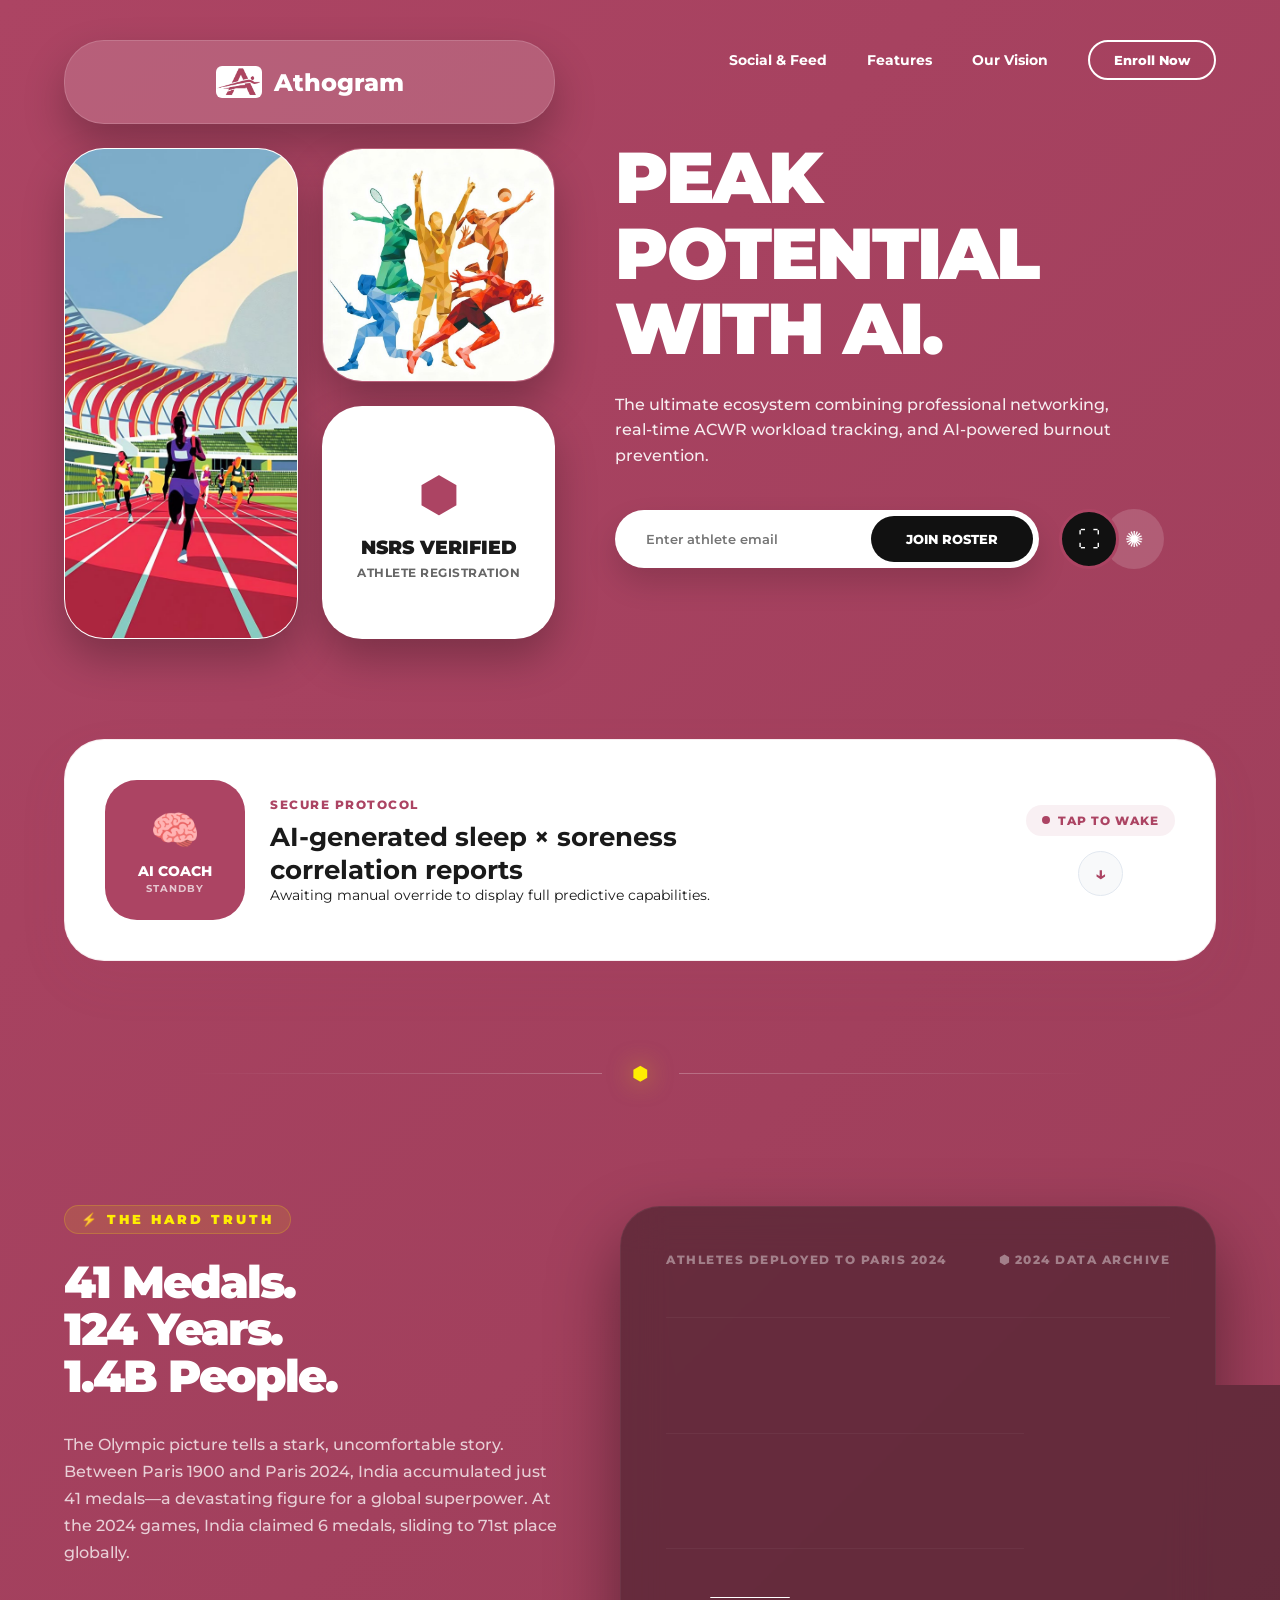
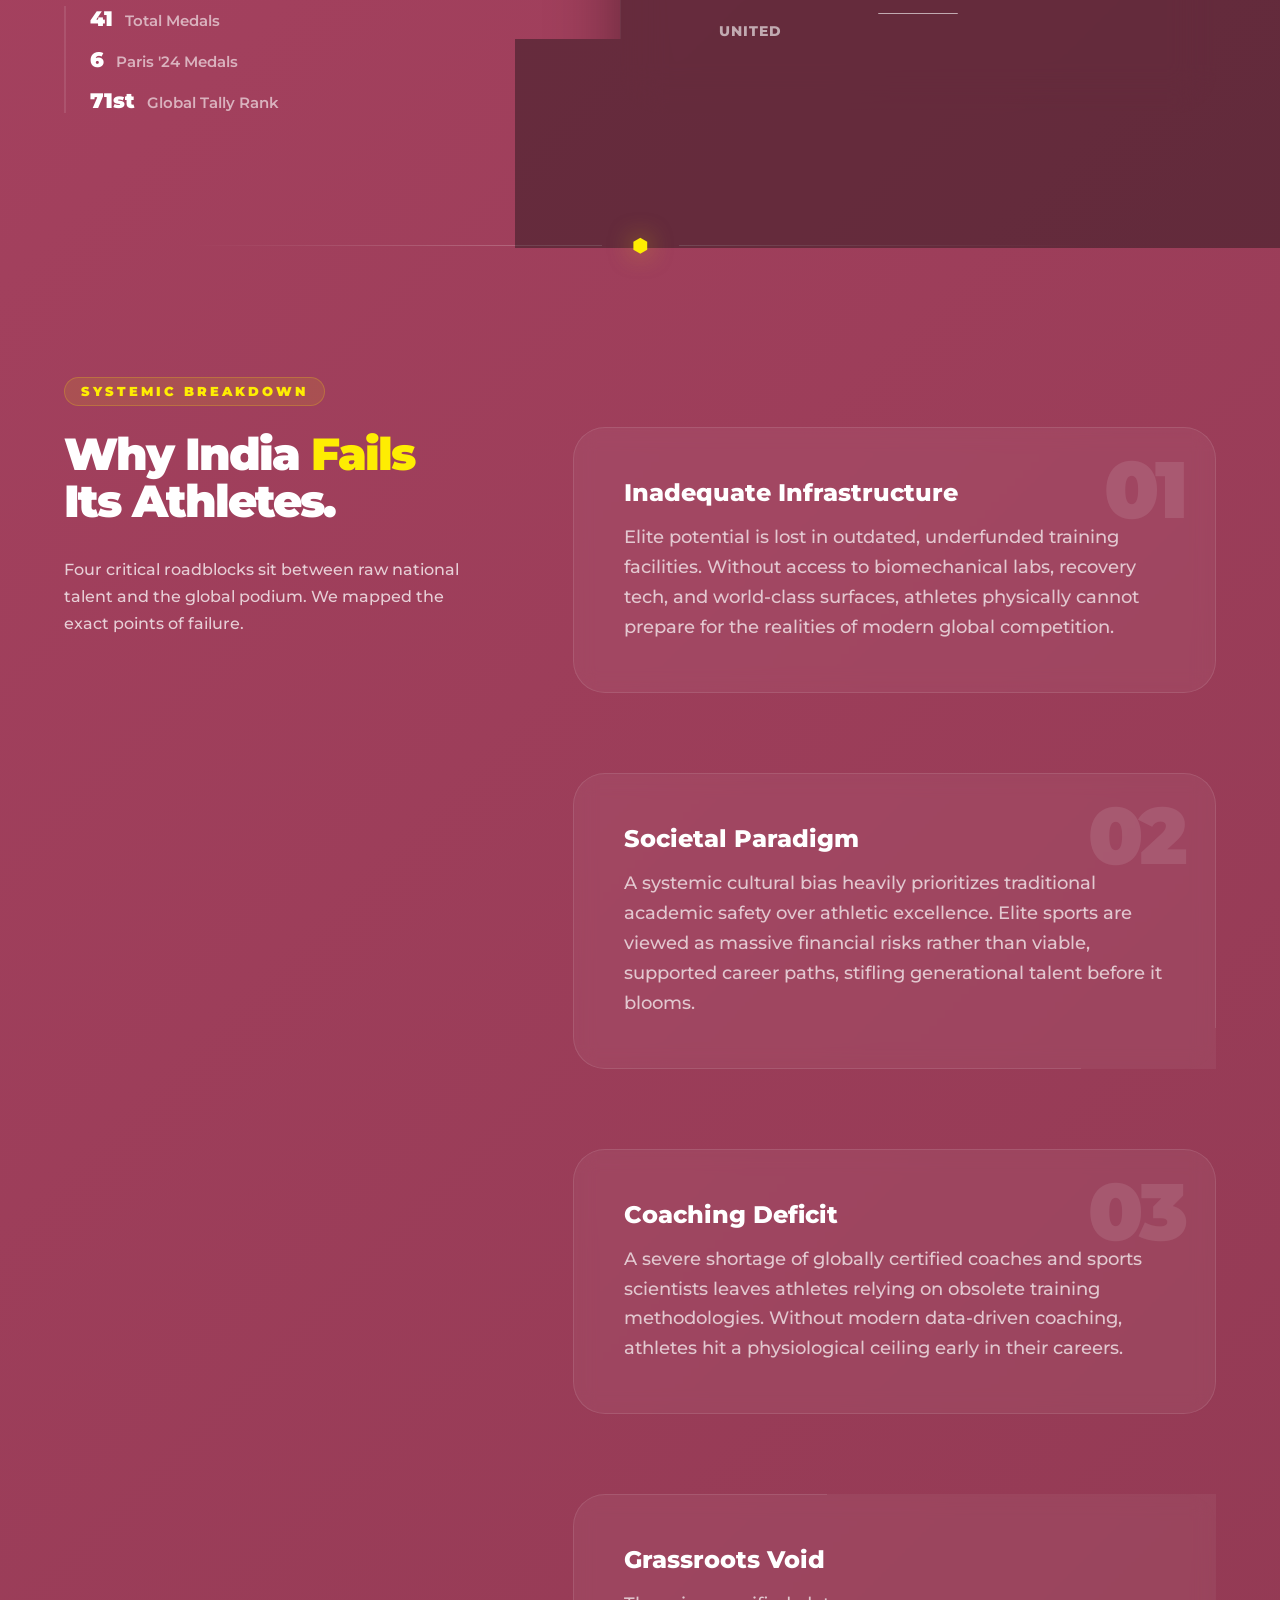
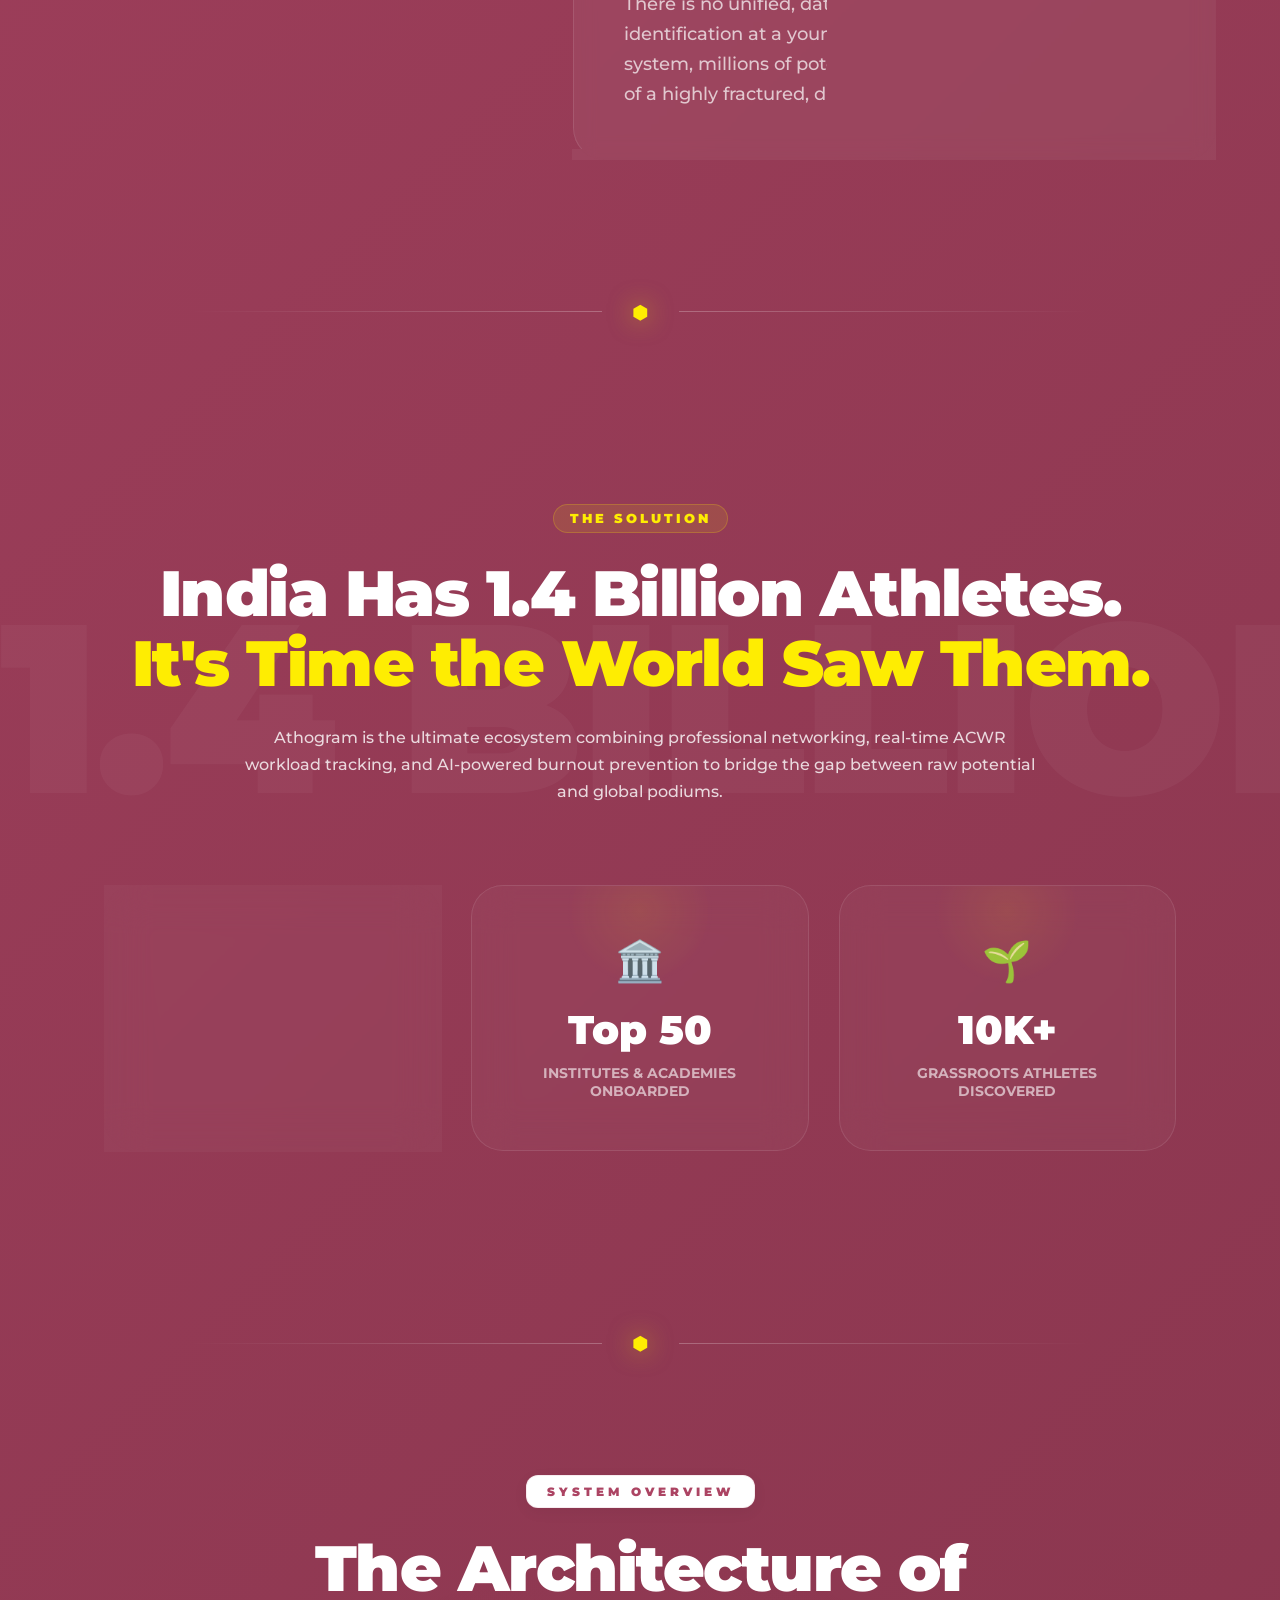
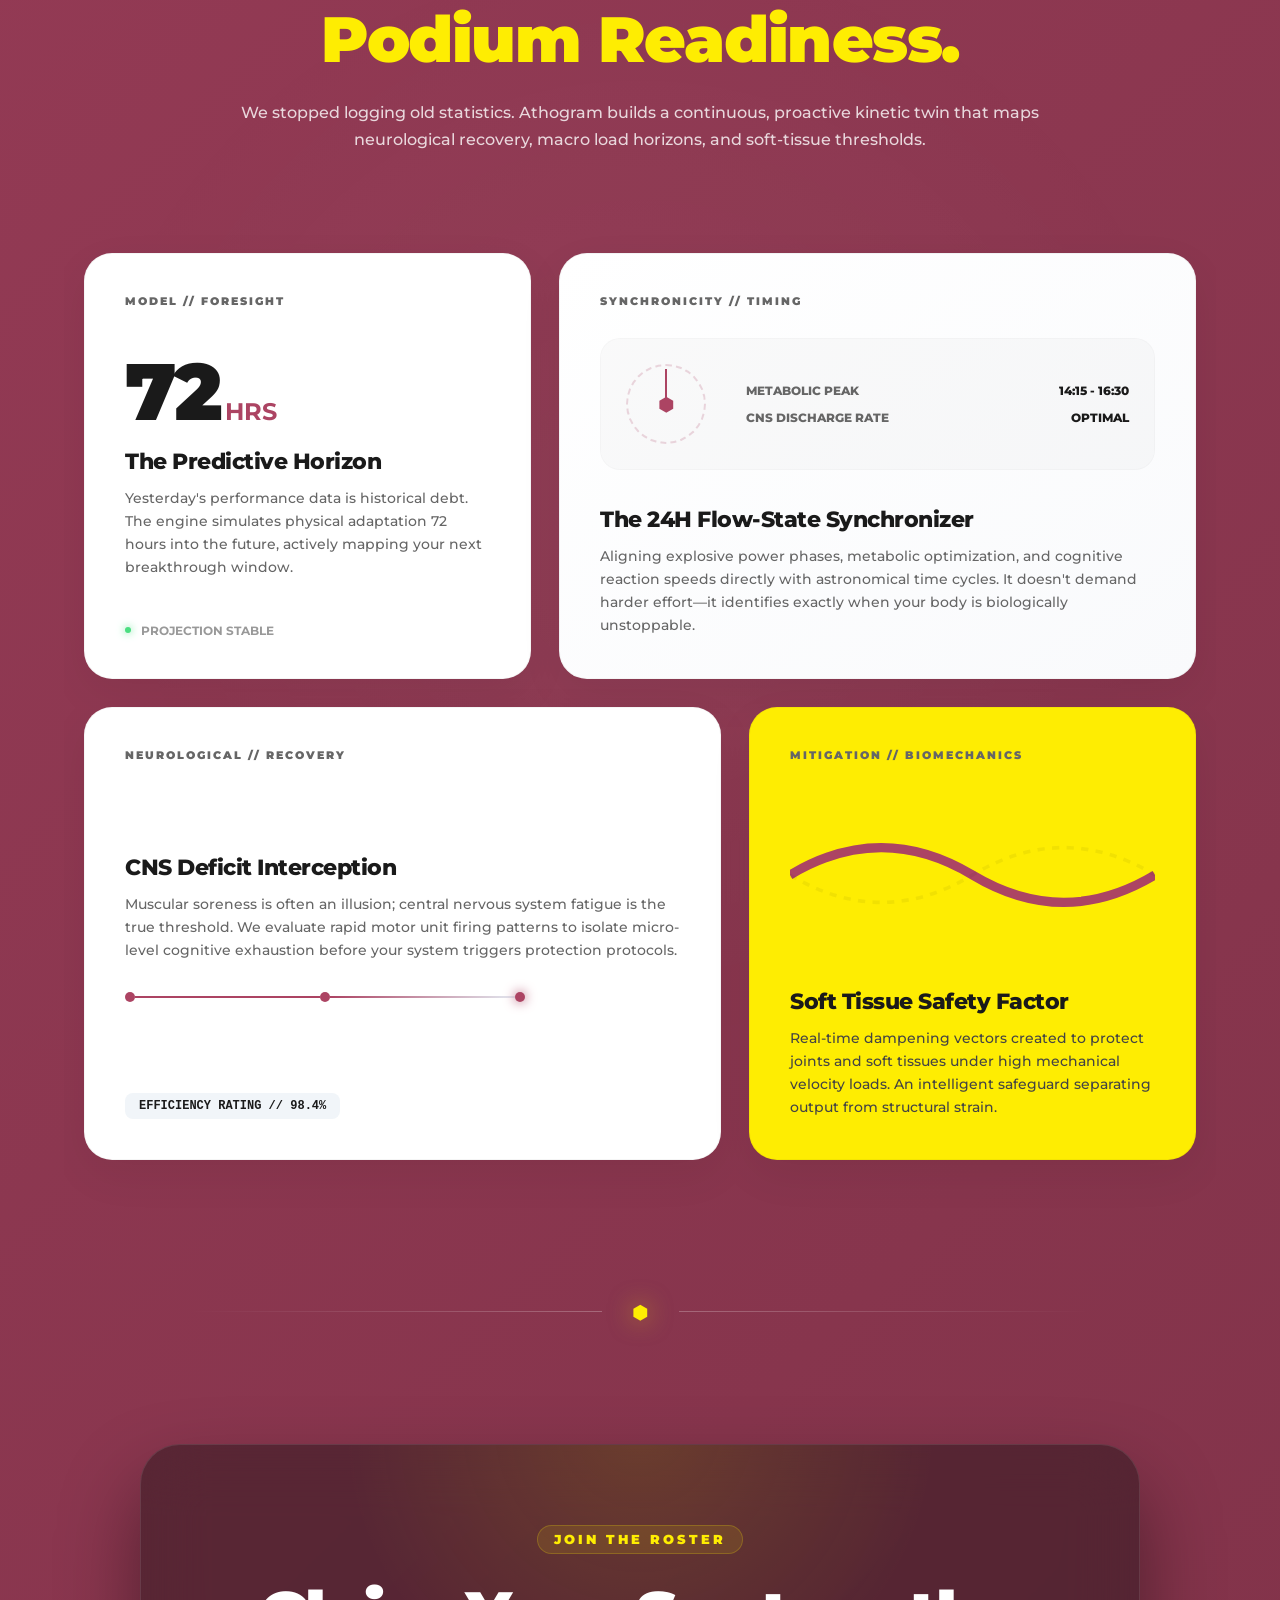
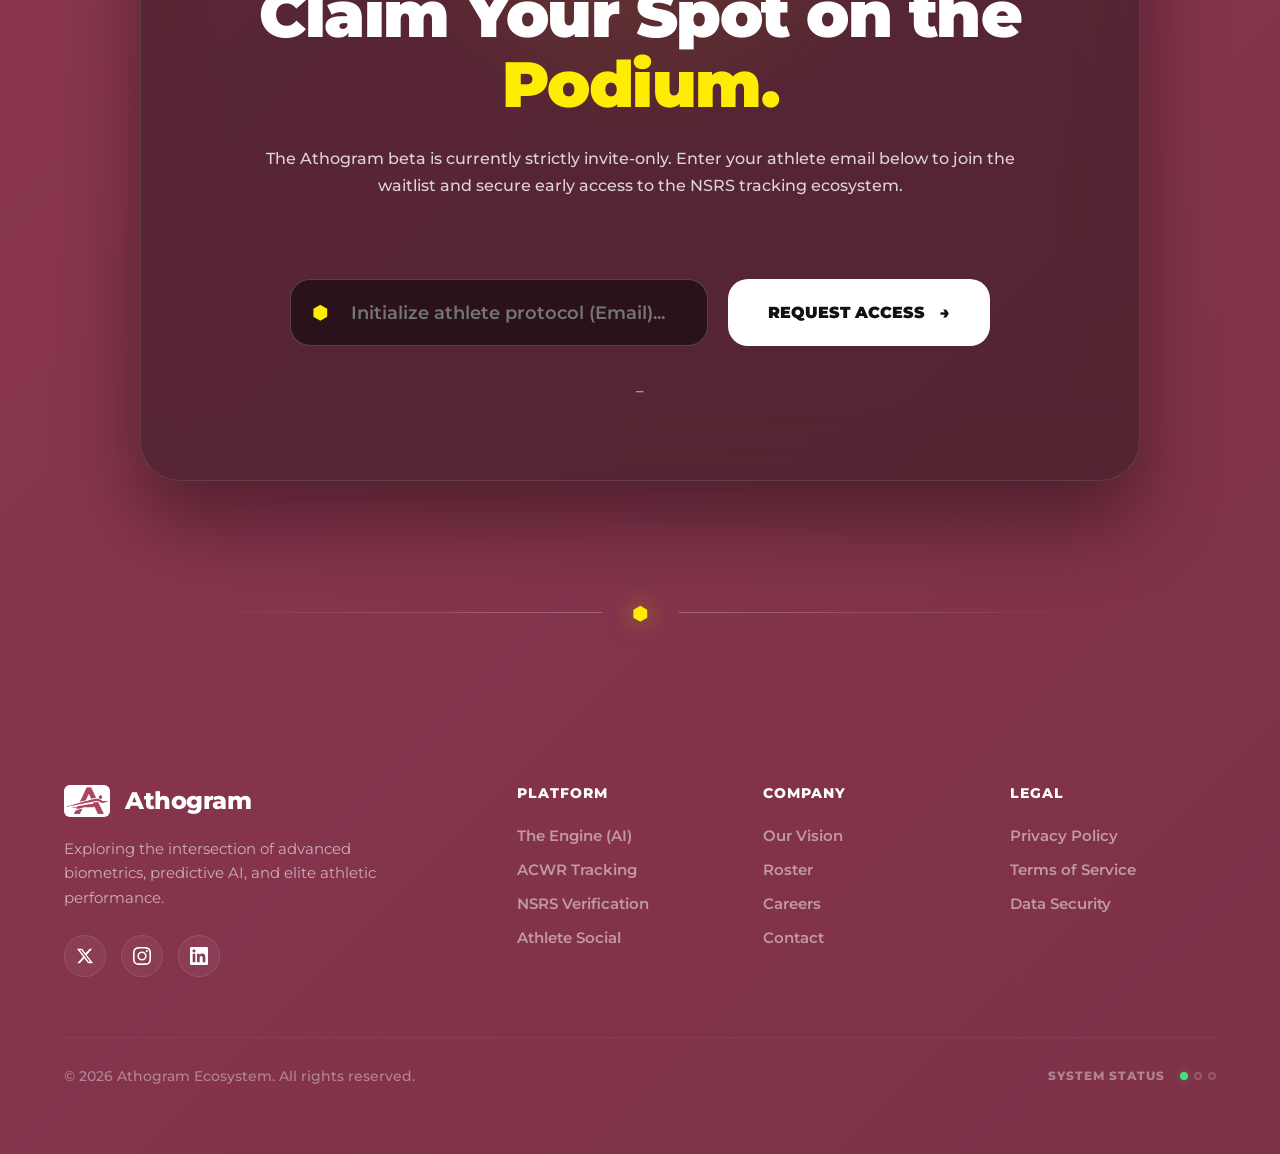
==== commit 159684e1: "Add files via upload" ====
--- a/index.html
+++ b/index.html
@@ -12,14 +12,11 @@
 
 <body>
 
-    <!-- Main Canvas directly on the body -->
     <main class="full-body-layout">
 
-        <!-- TOP SPLIT: Grid on Left, Text on Right -->
         <div class="hero-top-split">
 
-            <!-- LEFT SIDE: The Image-Based Bento Grid -->
-           <div class="grid-left-bento">
+            <div class="grid-left-bento">
                 
                 <div class="logo-header-wrapper">
                     <div class="bento-card logo-card bg-purple">
@@ -44,9 +41,7 @@
                 </div>
             </div>
 
-            <!-- RIGHT SIDE: Typography & Actions -->
             <div class="content-right">
-                <!-- Top Navigation -->
                 <nav class="top-nav">
                     <div class="nav-links">
                         <a href="social.html">Social & Feed</a>
@@ -58,7 +53,6 @@
                     </a>
                 </nav>
 
-                <!-- Main Hero Text -->
                 <div class="hero-text-area">
                     <h1>PEAK POTENTIAL<br>WITH AI.</h1>
                     <p>The ultimate ecosystem combining professional networking, real-time ACWR workload tracking, and
@@ -80,8 +74,7 @@
 
         </div>
 
-        <!-- BOTTOM: Full-Width Feature Banner -->
-   <div class="ai-expand-container" id="ai-coach-banner">
+        <div class="ai-expand-container" id="ai-coach-banner">
             
             <div class="ai-main-card">
                 <div class="banner-info">
@@ -134,14 +127,12 @@
 
         </div>
 
-        <!-- Cinematic Divider -->
         <div class="cinematic-divider">
             <div class="line left"></div>
             <div class="icon">⬢</div>
             <div class="line right"></div>
         </div>
 
-        <!-- REVOLUTIONARY KINETIC DISPLAY: THE REALITY -->
         <div class="kinetic-reality-container" id="reality-section">
             <div class="kinetic-text-side">
                 <div class="sticky-text-wrapper">
@@ -199,14 +190,12 @@
             </div>
         </div>
 
-        <!-- Cinematic Divider -->
         <div class="cinematic-divider">
             <div class="line left"></div>
             <div class="icon">⬢</div>
             <div class="line right"></div>
         </div>
 
-        <!-- SYSTEMIC BREAKDOWN -->
         <div class="failures-section" id="failures-section">
             <div class="failures-sticky-side">
                 <div class="sticky-content">
@@ -256,14 +245,12 @@
             </div>
         </div>
 
-        <!-- Cinematic Divider -->
         <div class="cinematic-divider">
             <div class="line left"></div>
             <div class="icon">⬢</div>
             <div class="line right"></div>
         </div>
 
-        <!-- THE MISSION -->
         <div class="mission-section" id="mission-section">
             <div class="marquee-container">
                 <div class="marquee-track">
@@ -305,15 +292,13 @@
             </div>
         </div>
 
-        <!-- Cinematic Divider -->
         <div class="cinematic-divider">
             <div class="line left"></div>
             <div class="icon">⬢</div>
             <div class="line right"></div>
         </div>
 
-        <!-- THE ENGINE -->
-       <div class="engine-section" id="engine-section">
+        <div class="engine-section" id="engine-section">
             <div class="engine-header text-center">
                 <span class="kinetic-badge-premium">SYSTEM OVERVIEW</span>
                 <h2 class="massive-mission-title">
@@ -404,7 +389,6 @@
             <div class="line right"></div>
         </div>
 
-        <!-- THE TERMINAL CTA -->
         <div class="terminal-section" id="terminal-section">
             <div class="terminal-container glass-panel scroll-reveal-up">
                 <div class="terminal-glow"></div>
@@ -439,7 +423,6 @@
             <div class="line right"></div>
         </div>
 
-        <!-- PREMIUM MEGA-FOOTER -->
         <footer class="mega-footer">
             <div class="footer-grid">
                 <div class="footer-brand-col">
@@ -499,14 +482,15 @@
 
     </main>
 
-    <!-- Glassmorphic Mobile Menu Overlay -->
     <div class="mobile-menu-overlay" id="mobile-menu">
-        <button class="close-menu-btn" id="close-menu"></button>
+        <button class="close-menu-btn" id="close-menu">&times;</button>
         <div class="mobile-nav-links">
-            <a href="#">Social & Feed</a>
-            <a href="#">Health Analytics</a>
-            <a href="#">Our Vision</a>
-            <button class="nav-btn mobile-sign-up text-primary">Sign Up</button>
+            <a href="social.html">Social & Feed</a>
+            <a href="features.html">Features</a>
+            <a href="vision.html">Our Vision</a>
+            <a href="enroll.html" style="text-decoration: none;">
+                <button class="nav-btn mobile-sign-up text-primary">Sign Up</button>
+            </a>
         </div>
     </div>
 
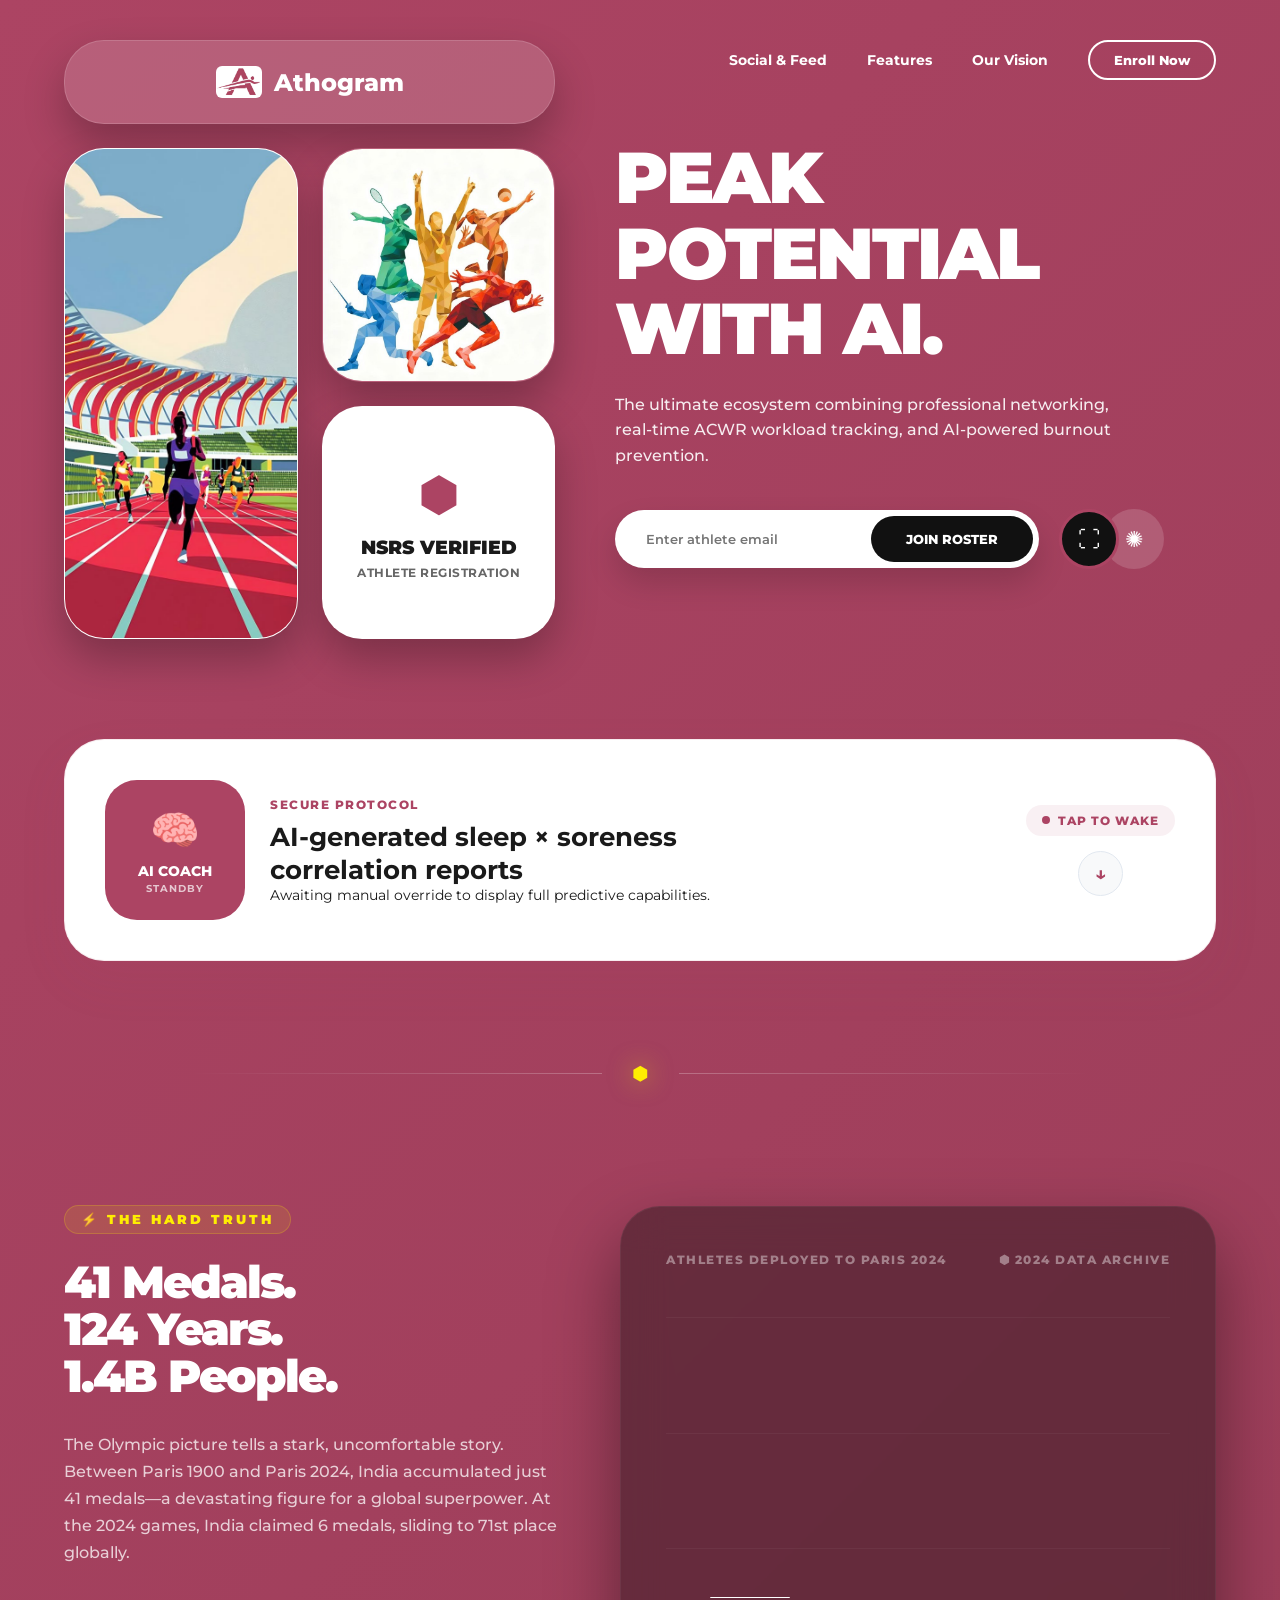
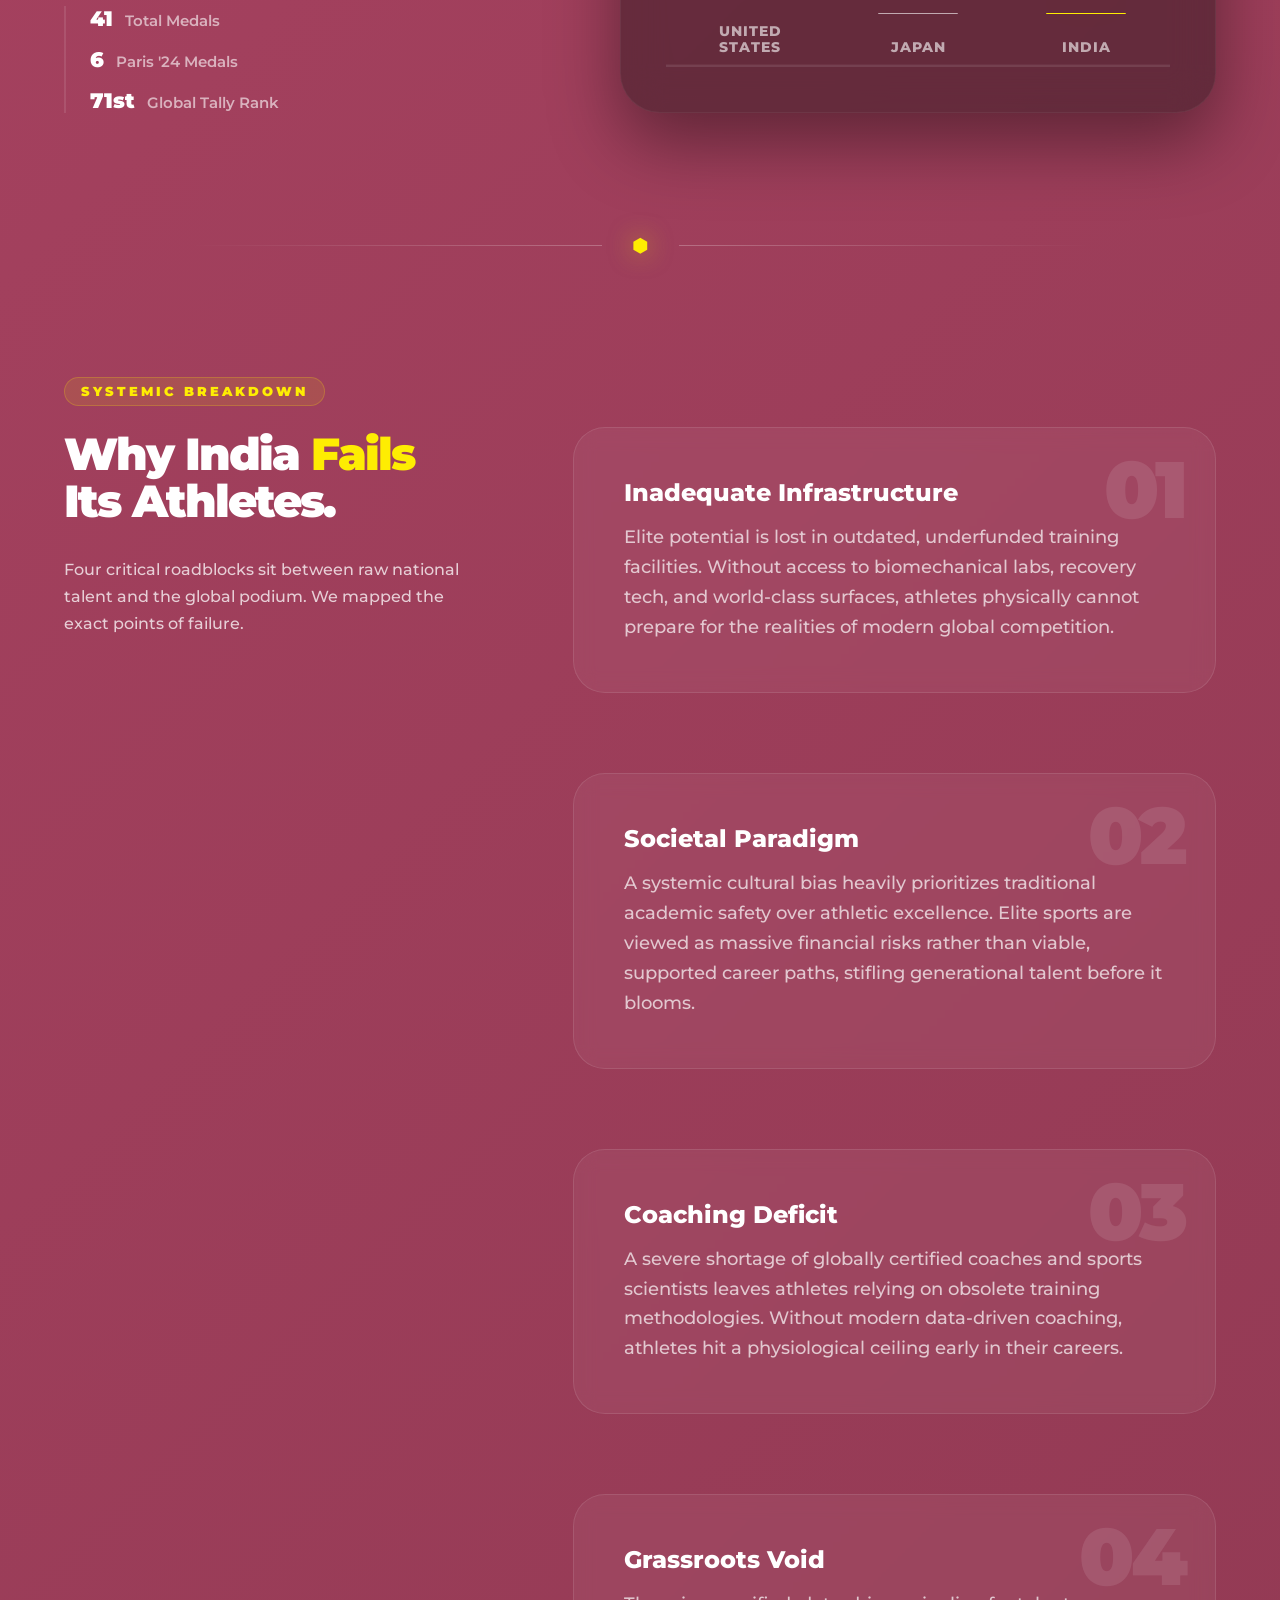
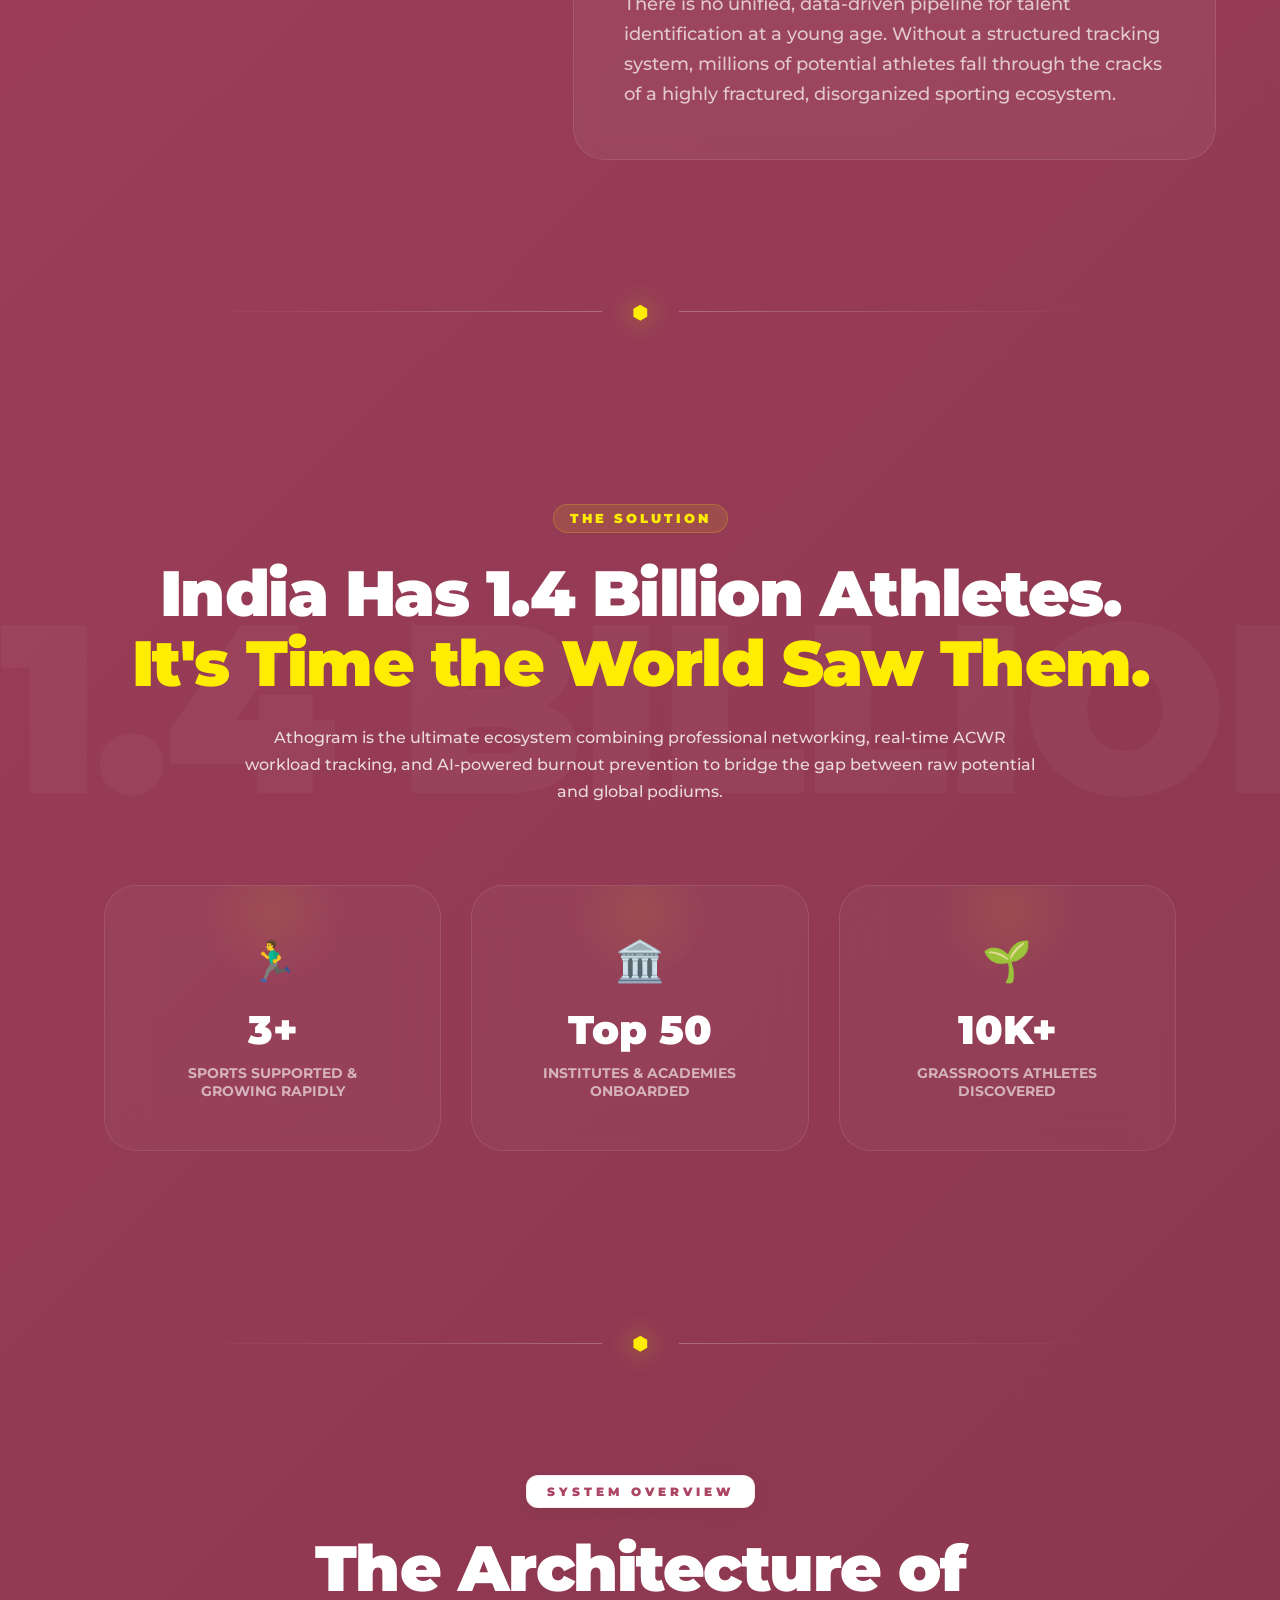
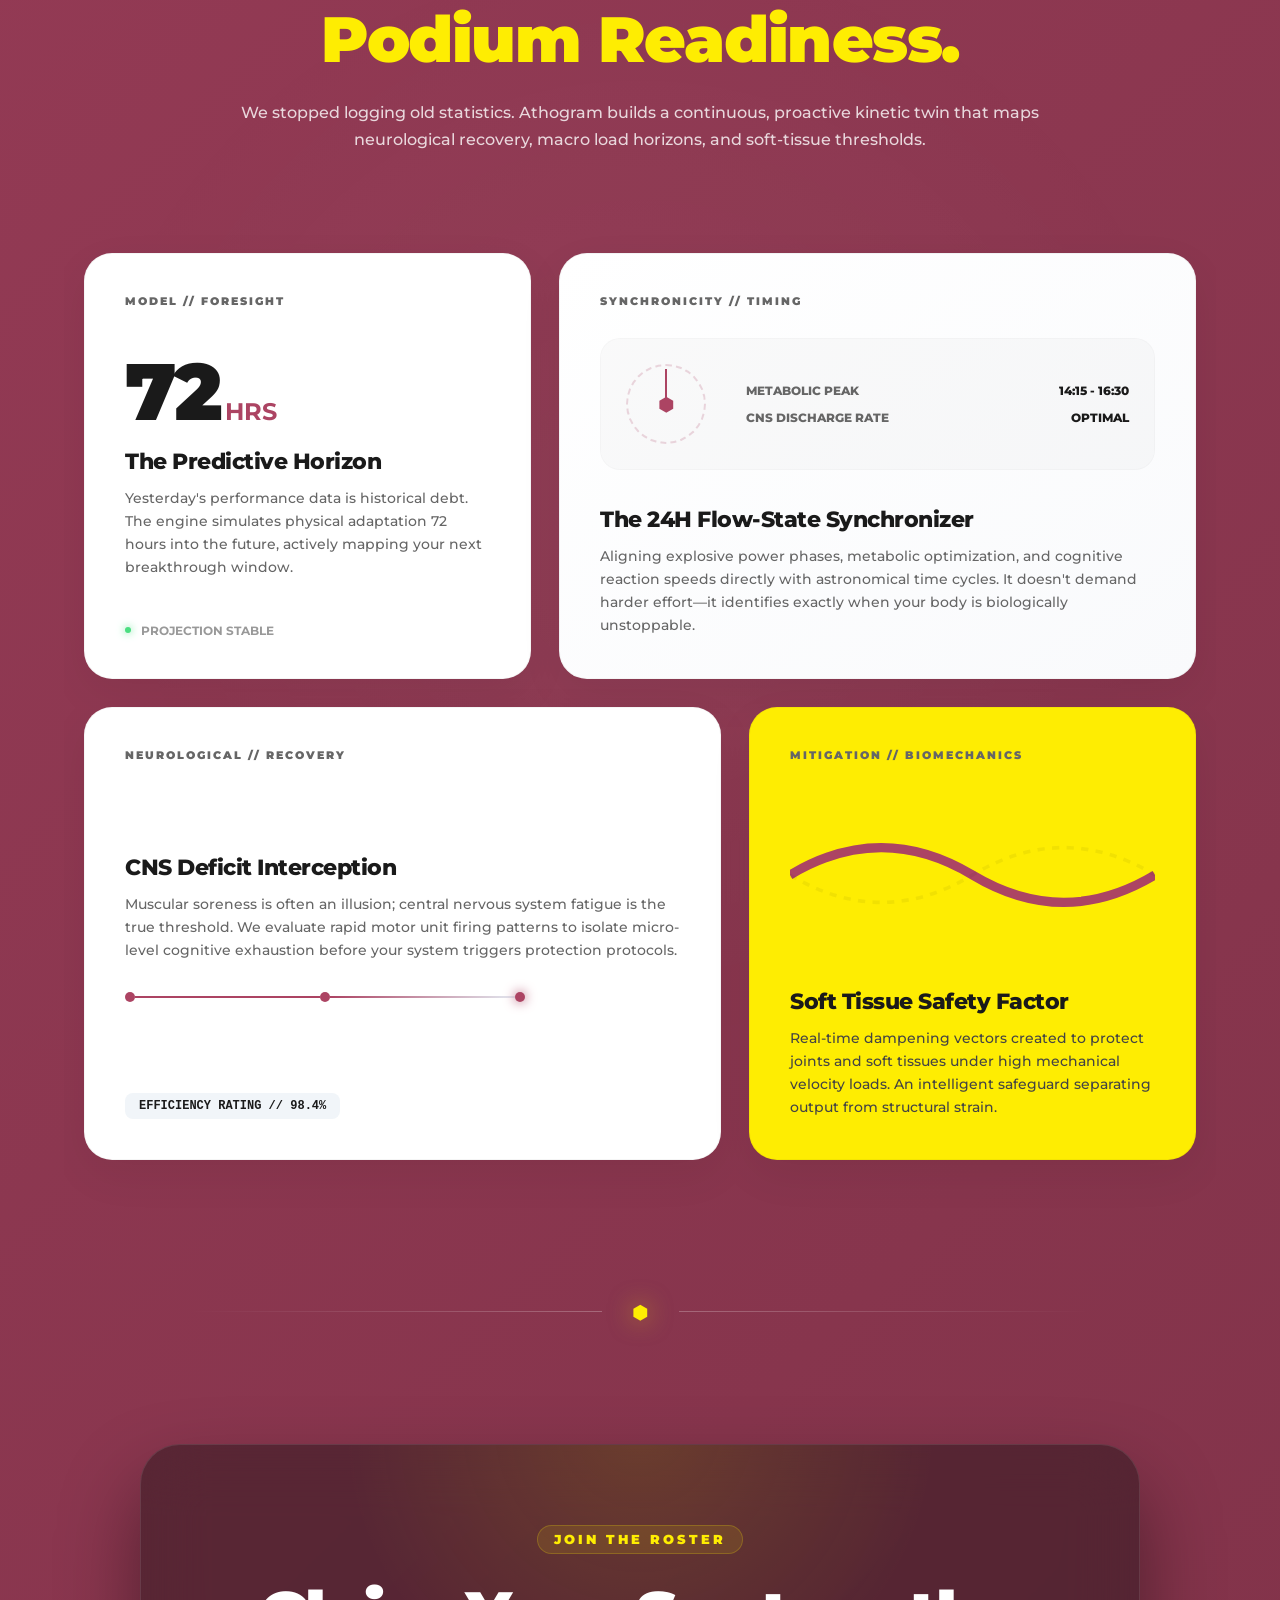
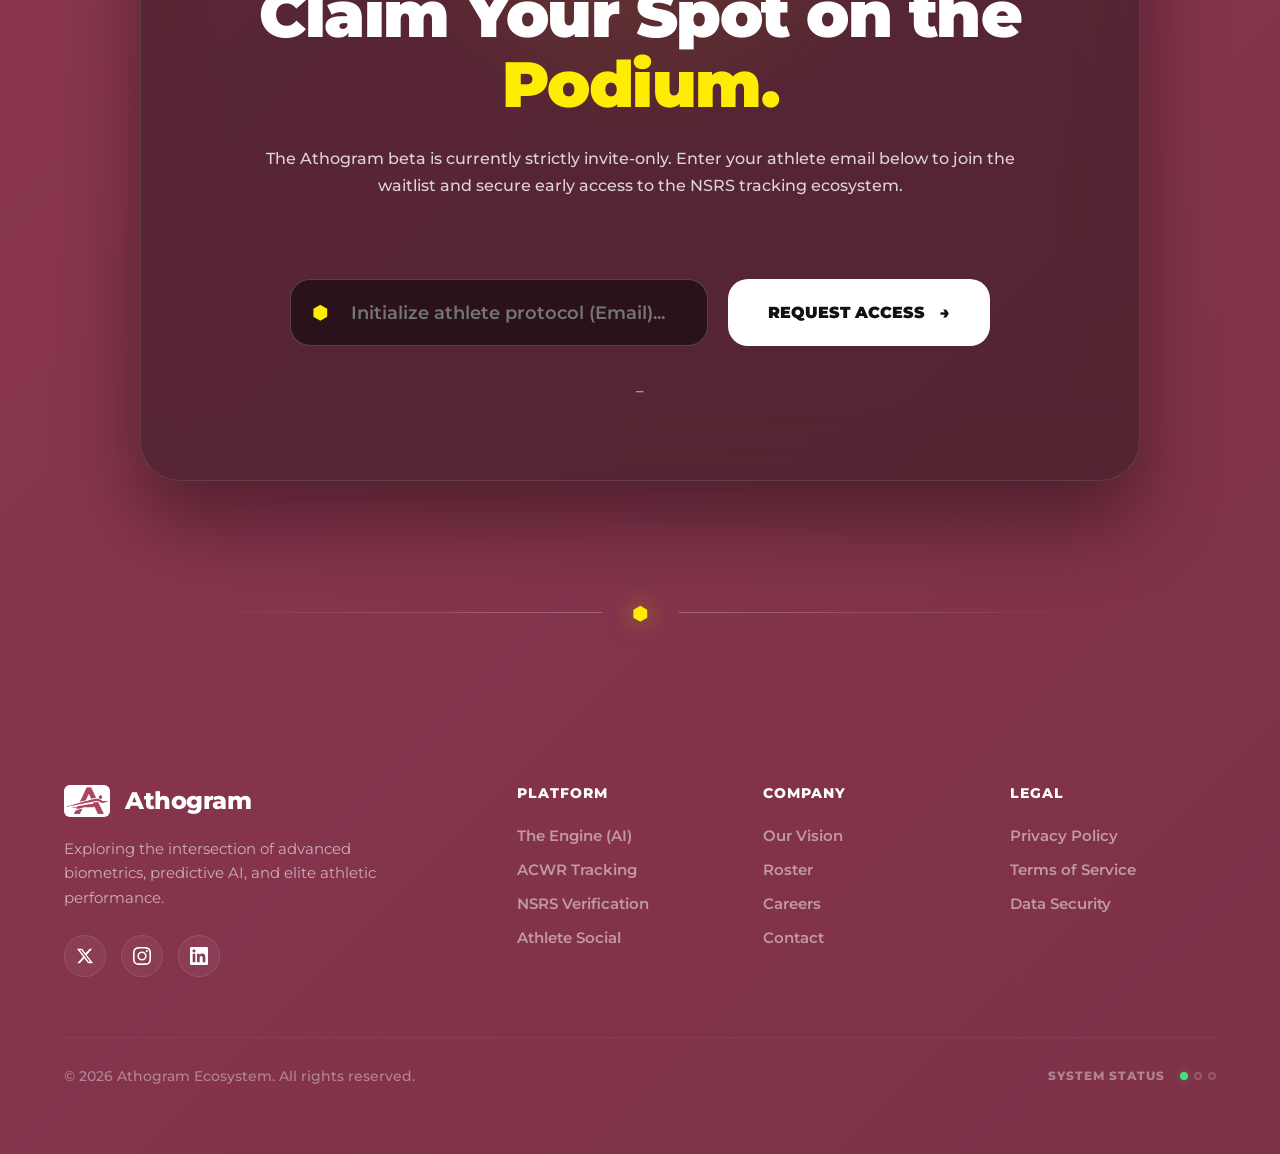
==== commit 88762614: "Add files via upload" ====
--- a/index.html
+++ b/index.html
@@ -118,7 +118,7 @@
                         <div class="p-feature"><span class="p-icon" style="background: rgba(172, 68, 99, 0.1); color: var(--primary);">💬</span> Recovery Chat</div>
                     </div>
 
-                    <button class="cta-btn-primary elevated-btn" onclick="event.stopPropagation(); window.location.href='ai-coach.html'">
+                    <button class="cta-btn-primary elevated-btn" onclick="event.stopPropagation(); window.location.href='ai-brain.html'">
                         <span class="btn-text">INITIALIZE SESSION</span>
                         <span class="btn-arrow">→</span>
                     </button>
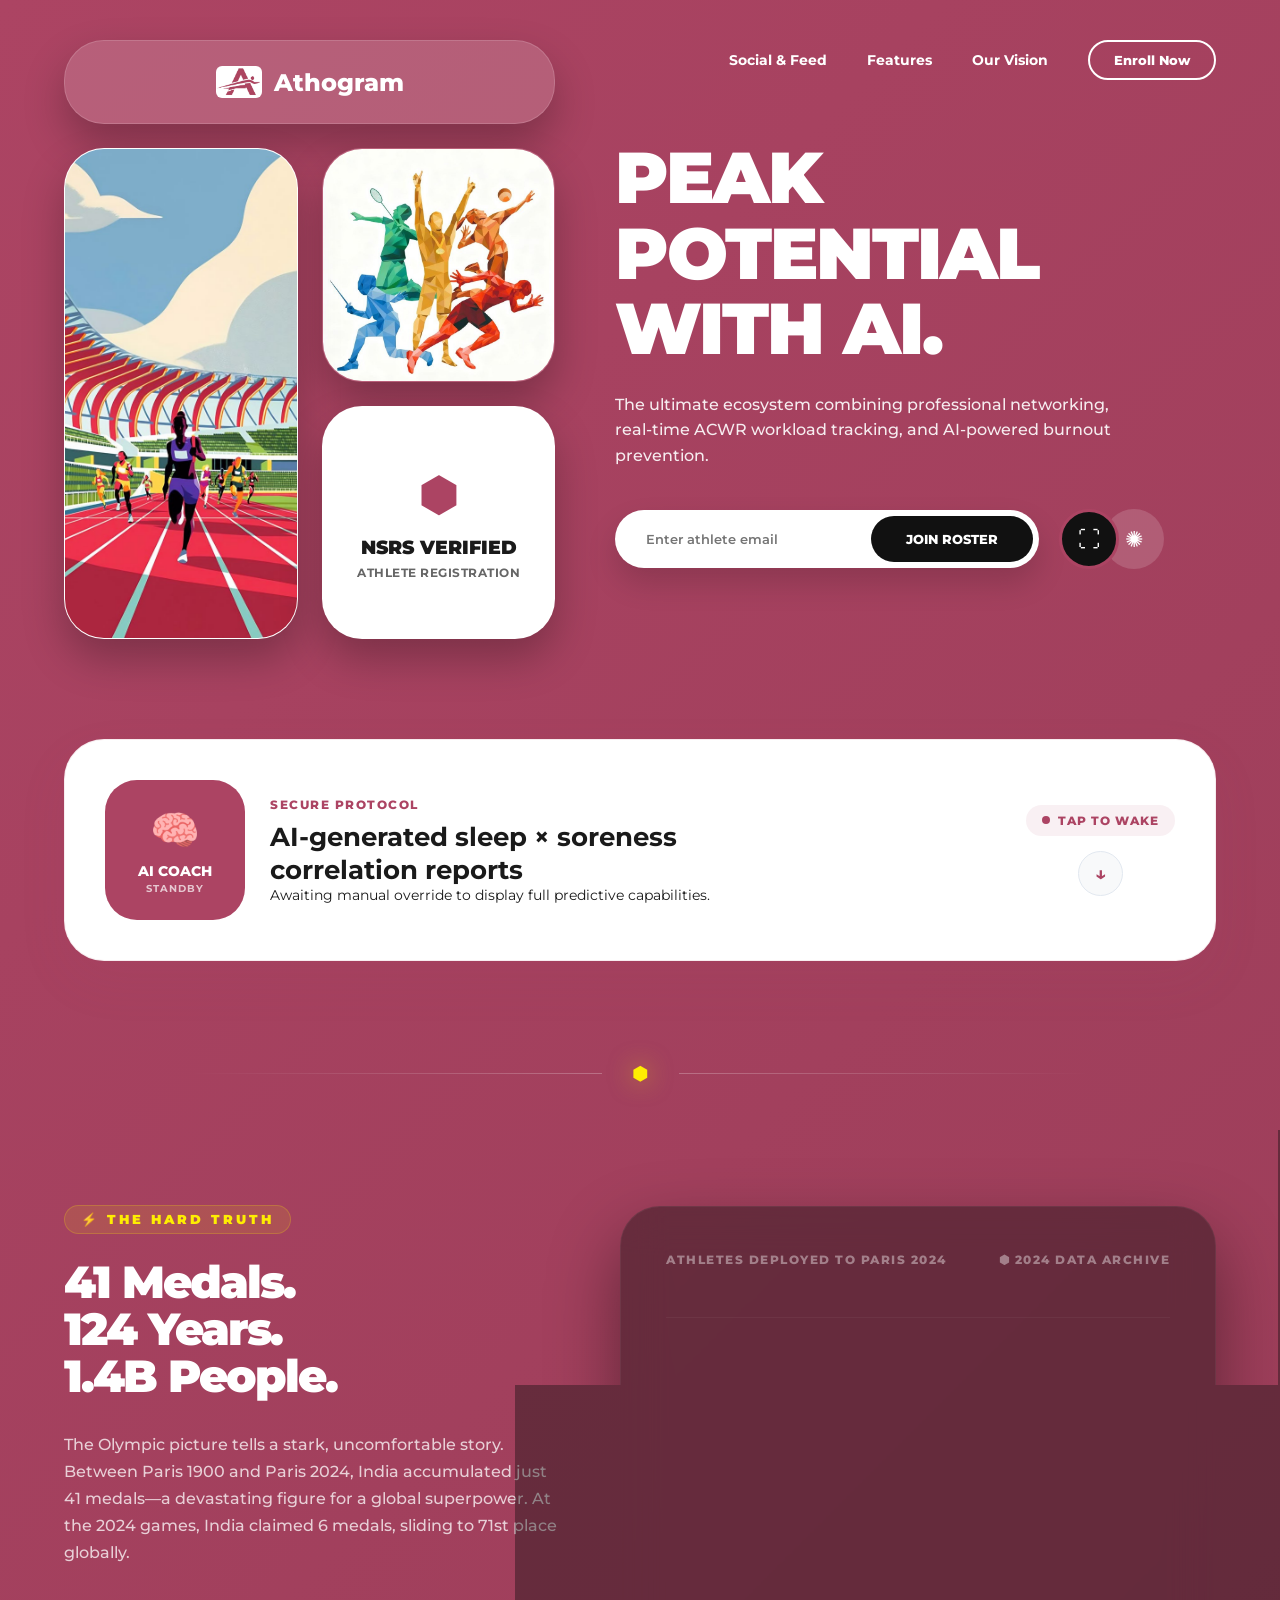
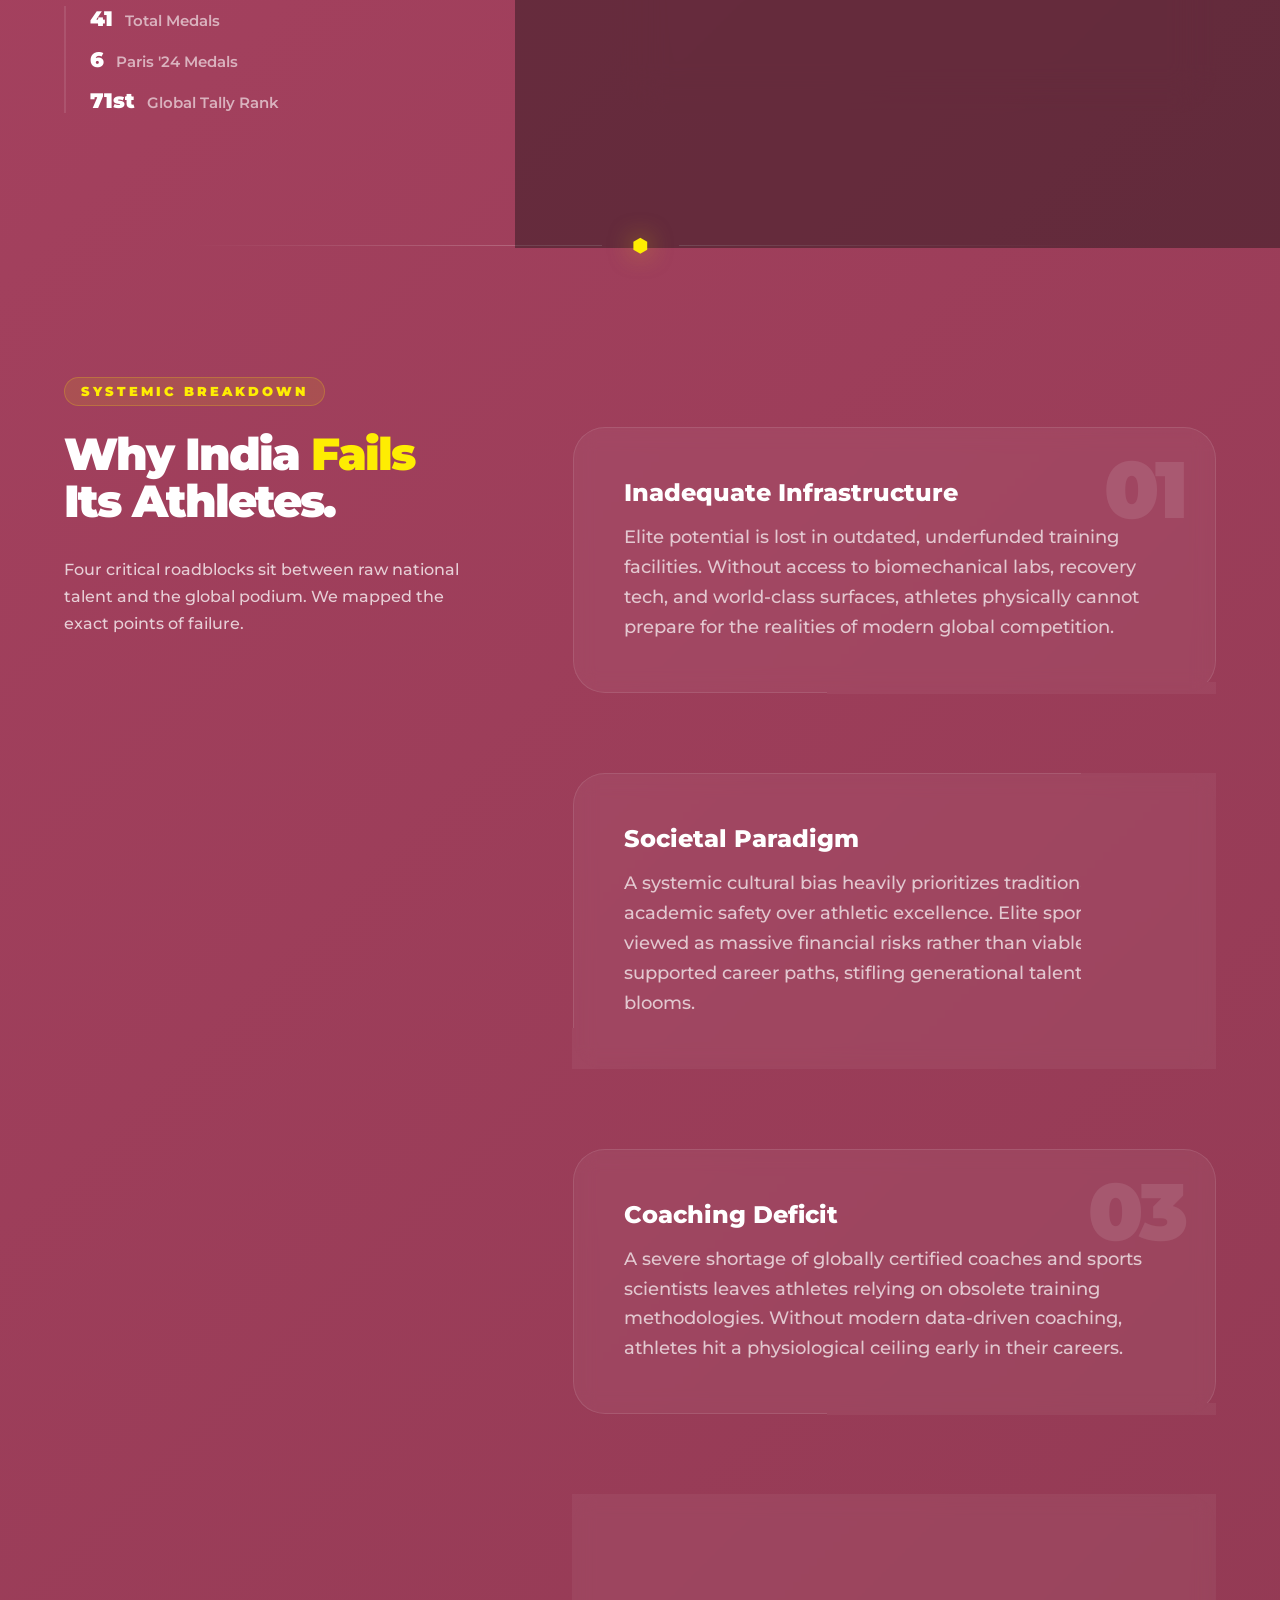
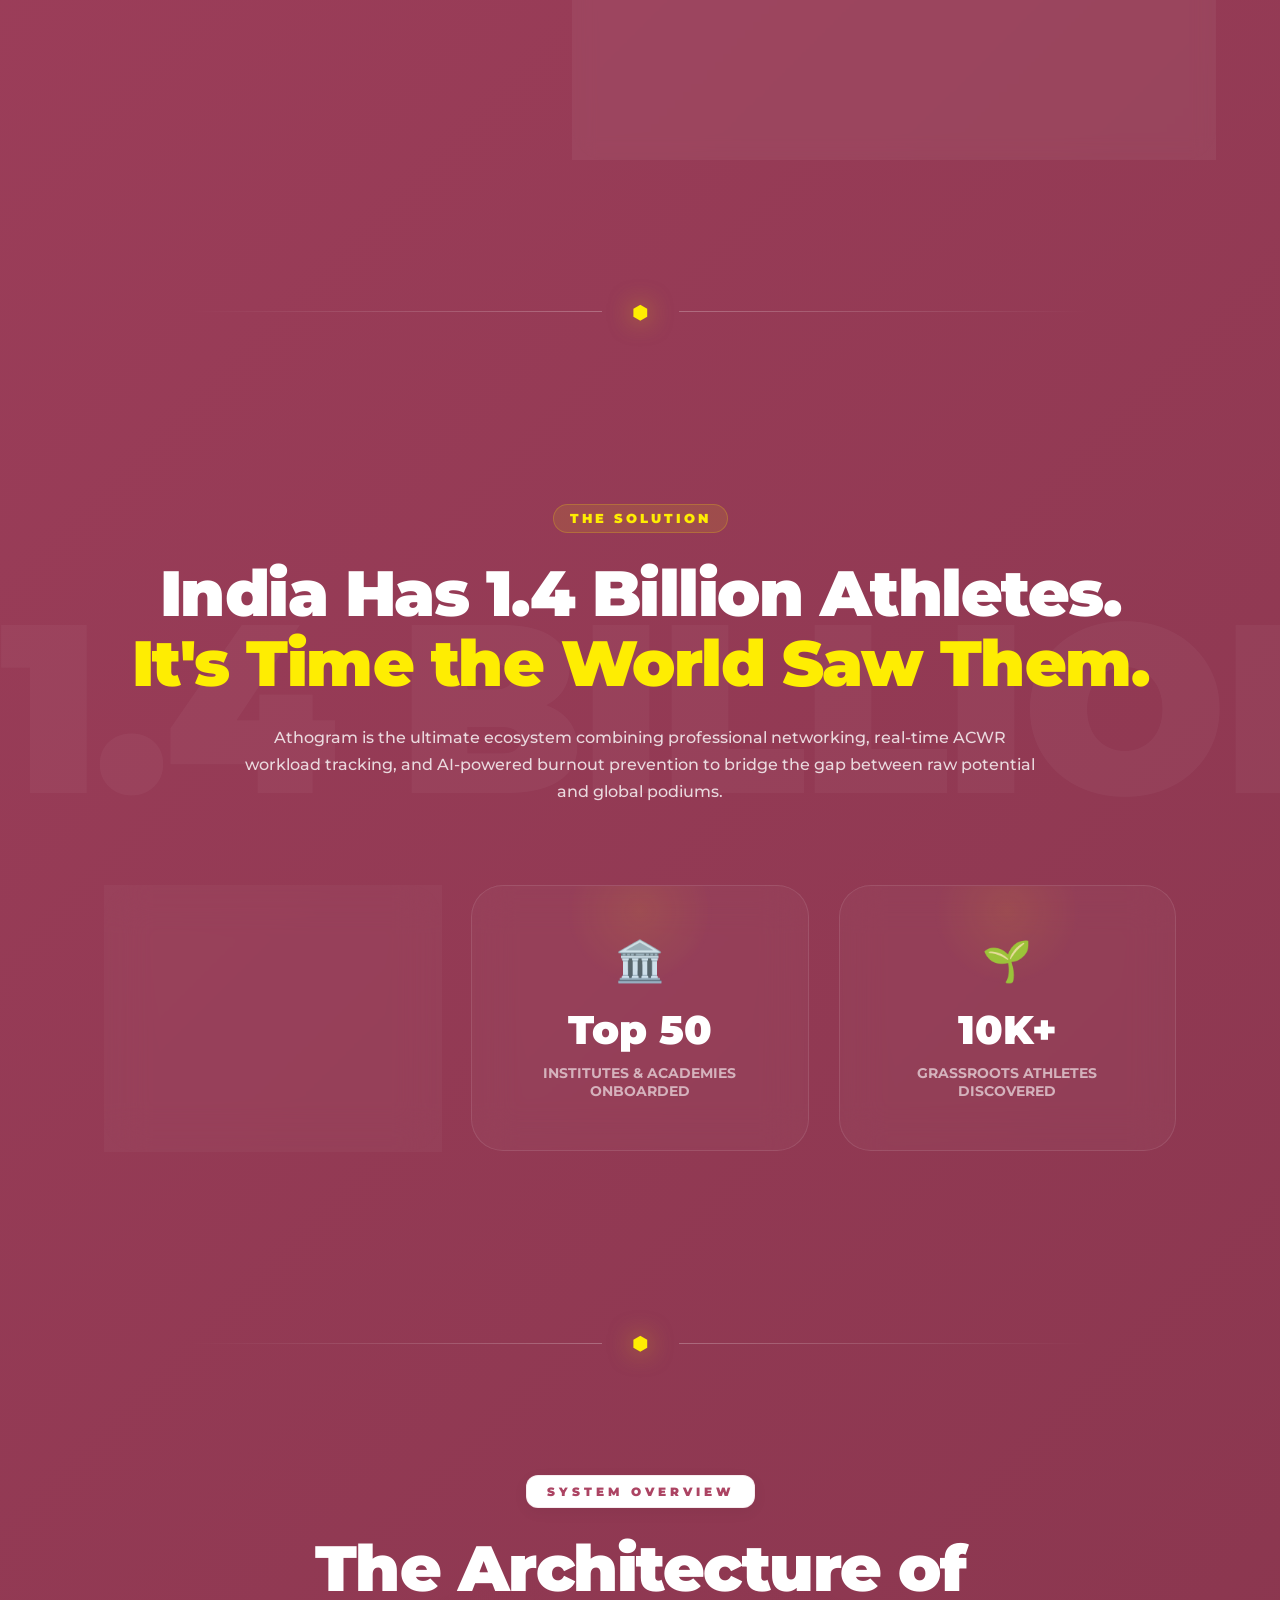
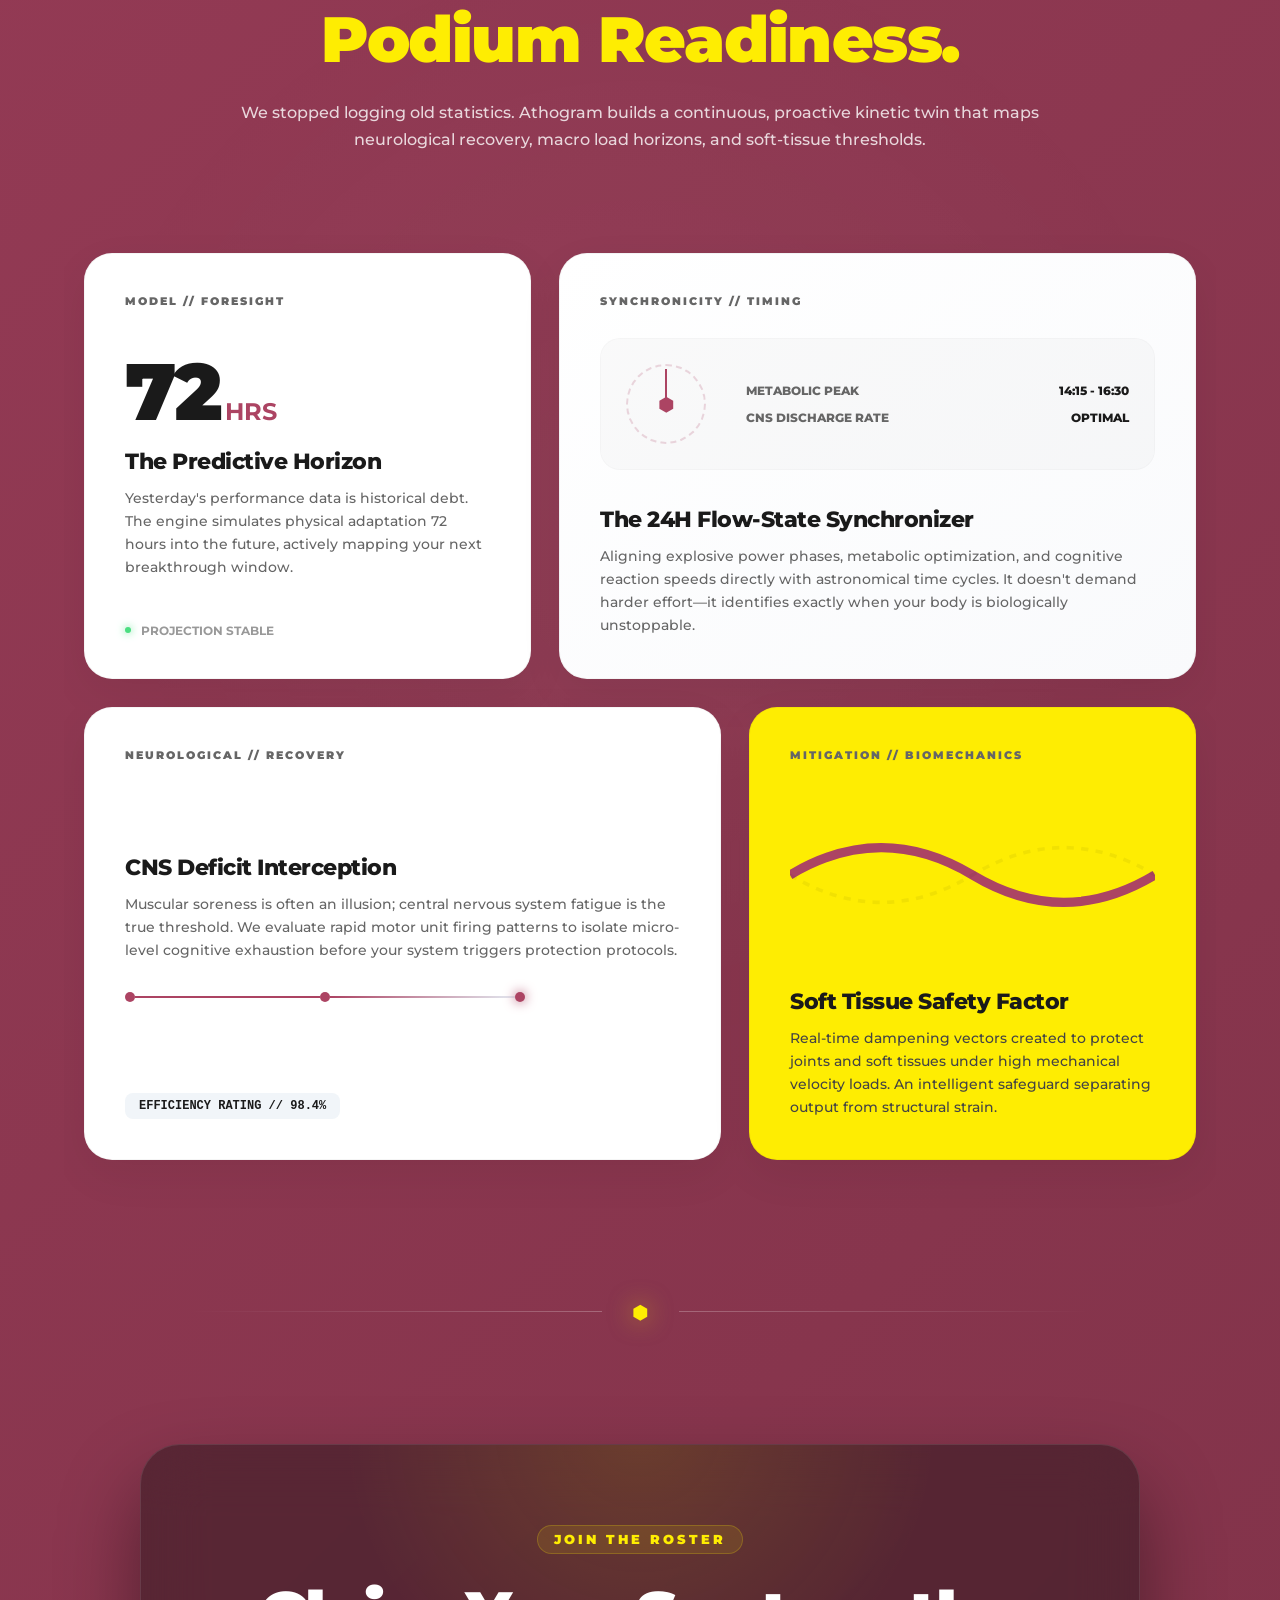
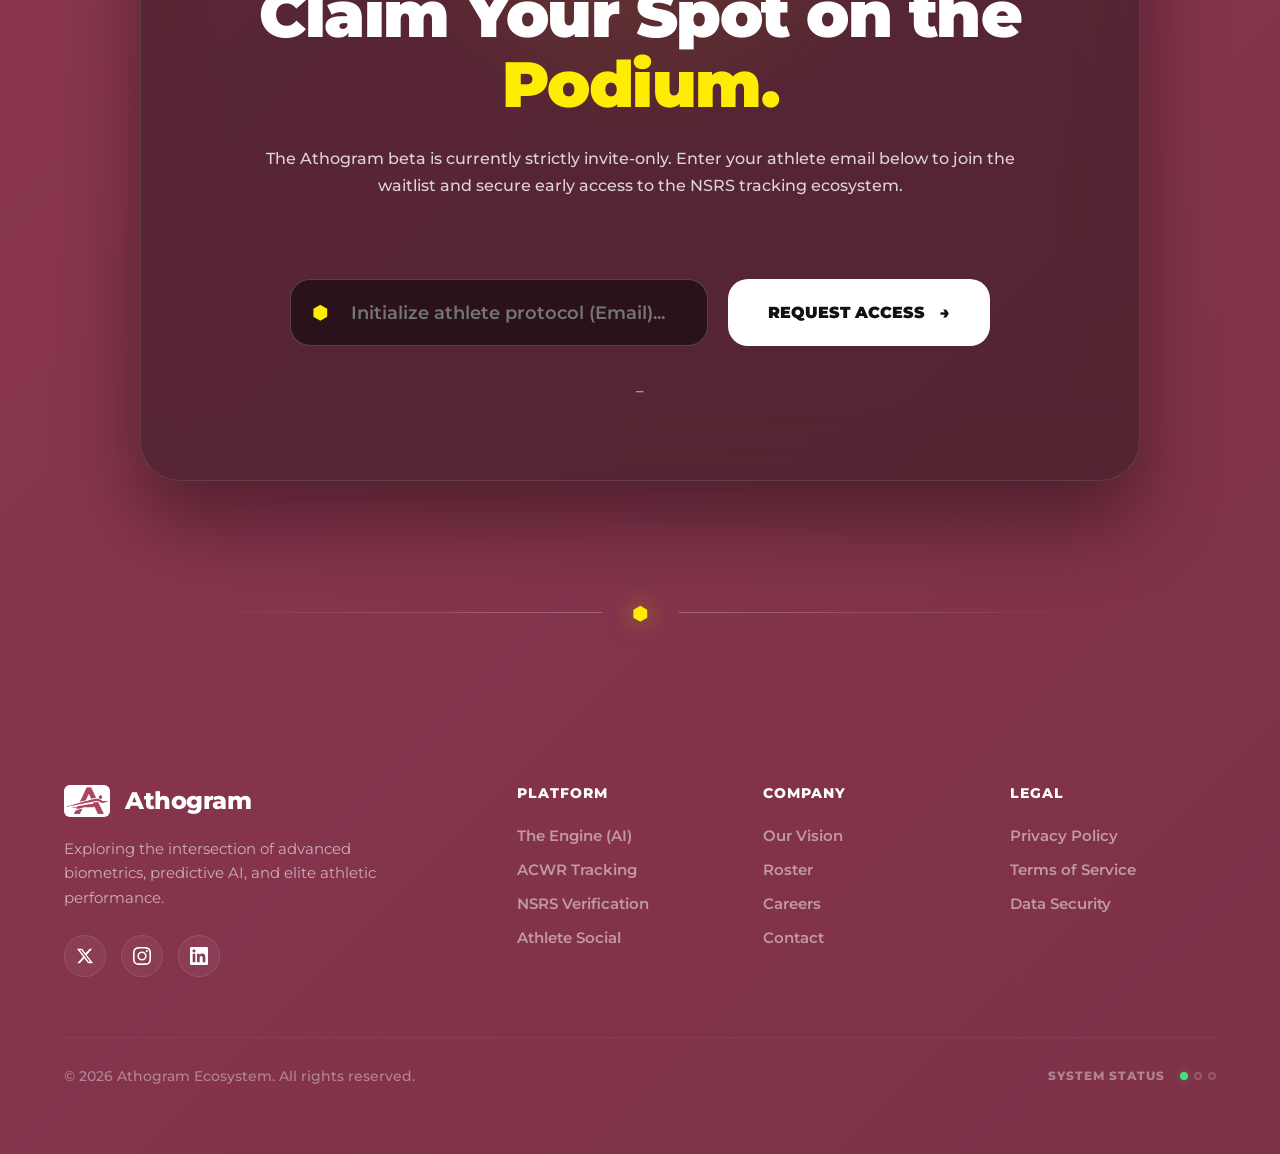
==== commit 0975bec1: "Add files via upload" ====
--- a/index.html
+++ b/index.html
@@ -483,14 +483,13 @@
     </main>
 
     <div class="mobile-menu-overlay" id="mobile-menu">
-        <button class="close-menu-btn" id="close-menu">&times;</button>
+        <button class="close-menu-btn" id="close-menu"></button>
         <div class="mobile-nav-links">
             <a href="social.html">Social & Feed</a>
             <a href="features.html">Features</a>
             <a href="vision.html">Our Vision</a>
-            <a href="enroll.html" style="text-decoration: none;">
-                <button class="nav-btn mobile-sign-up text-primary">Sign Up</button>
-            </a>
+             <a href="enroll.html">Enroll Now</a>
+
         </div>
     </div>
 
